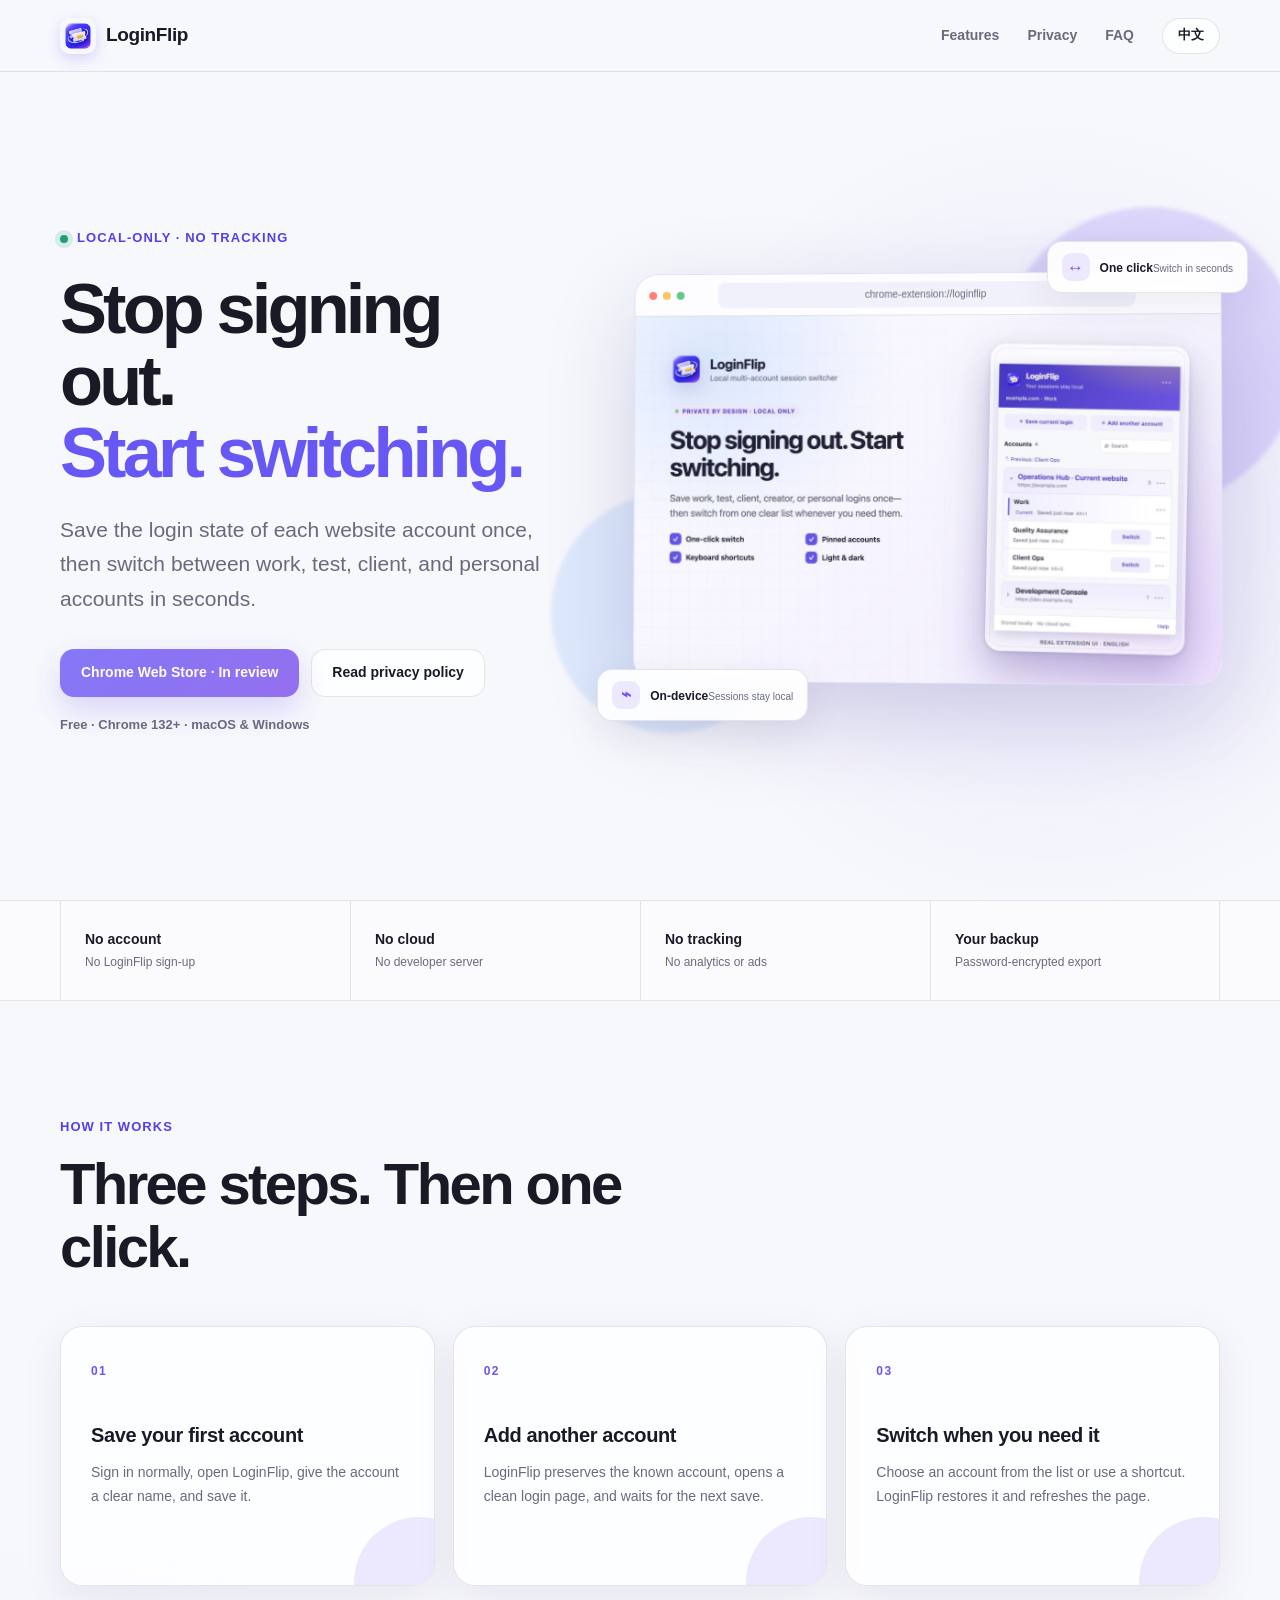
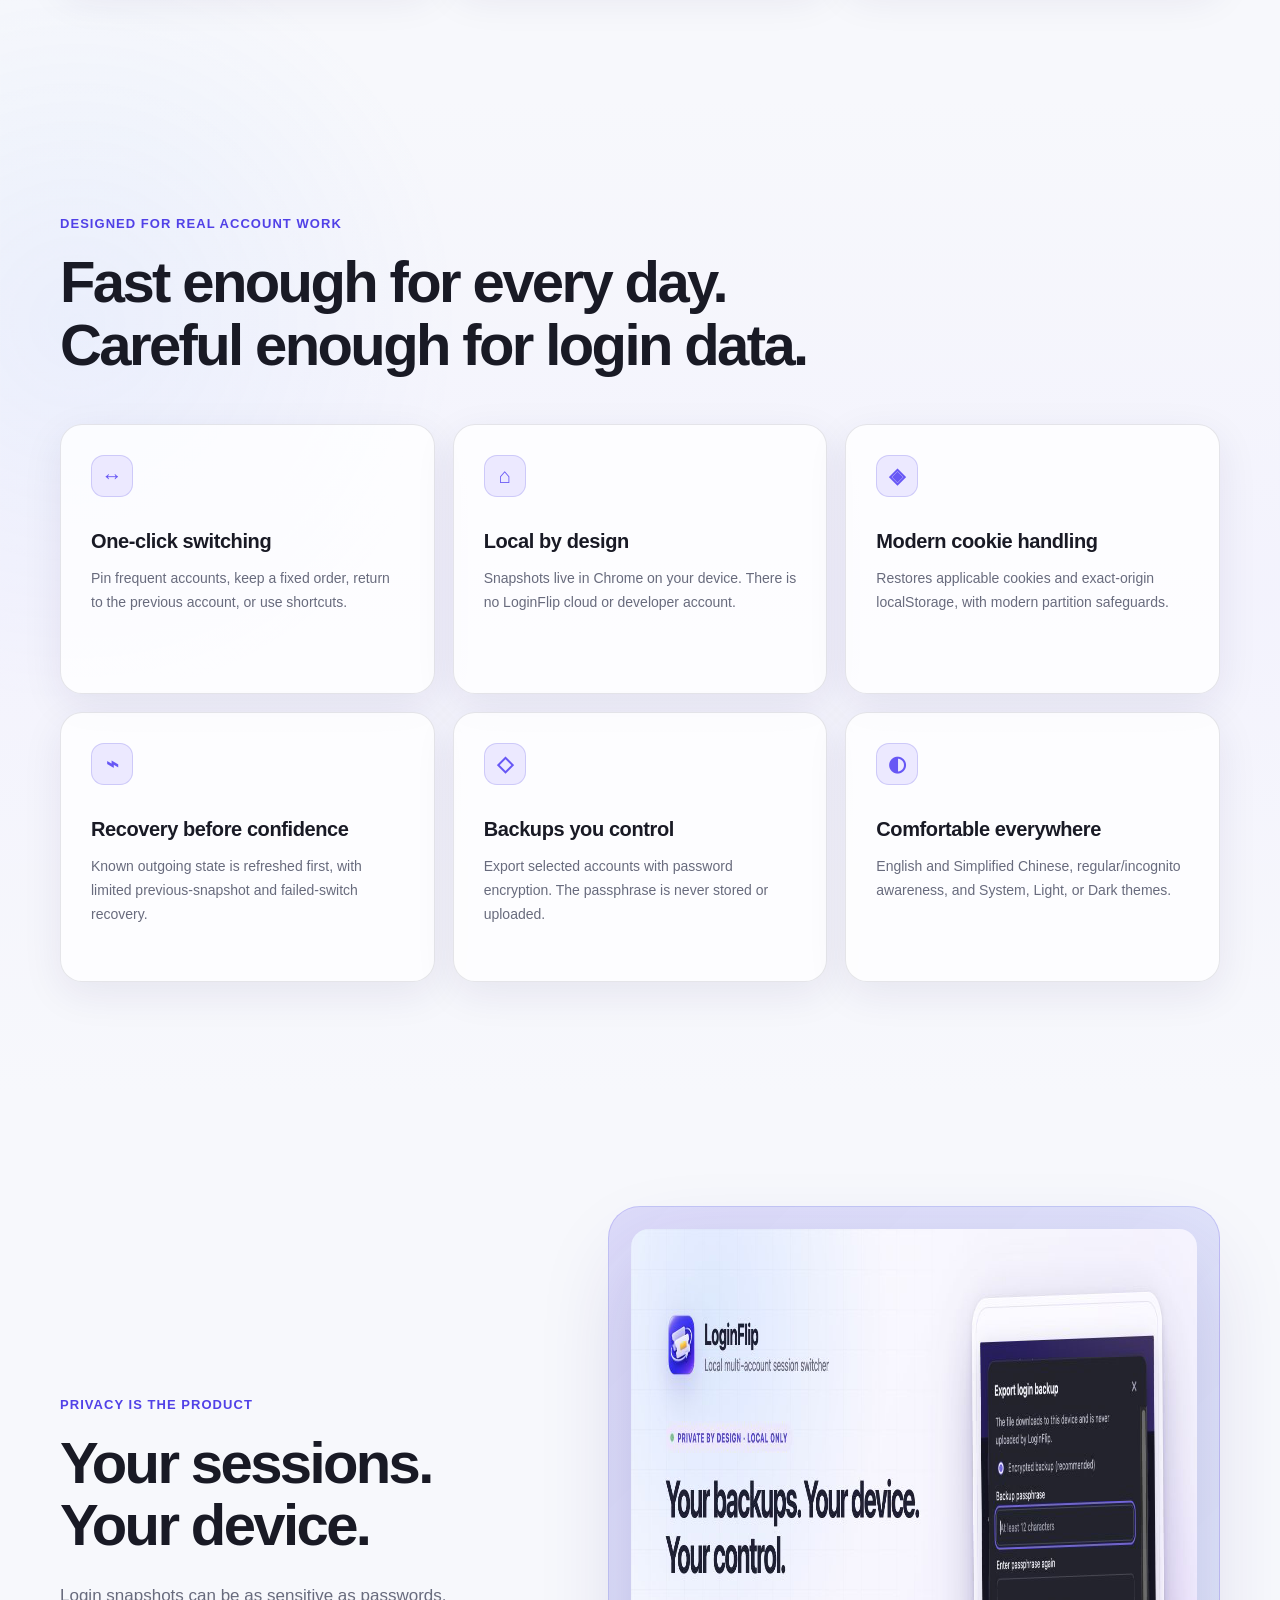
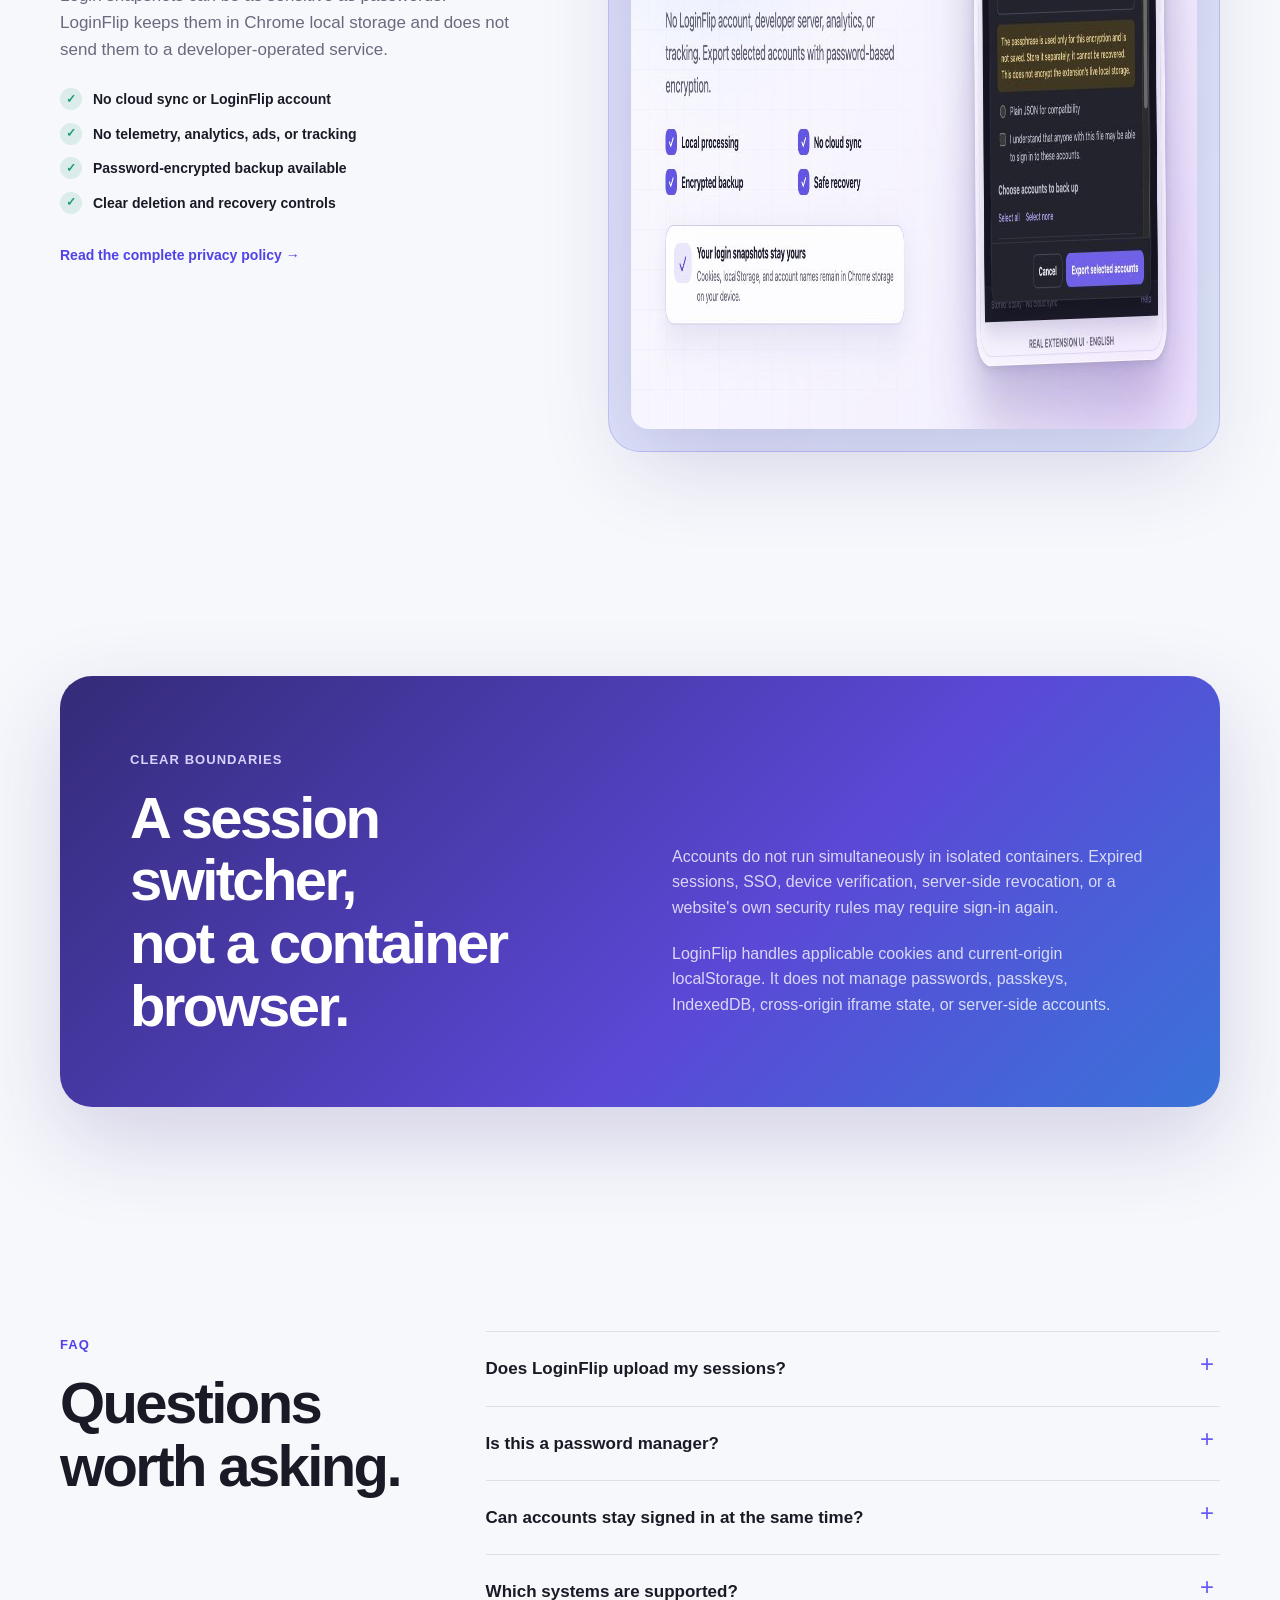
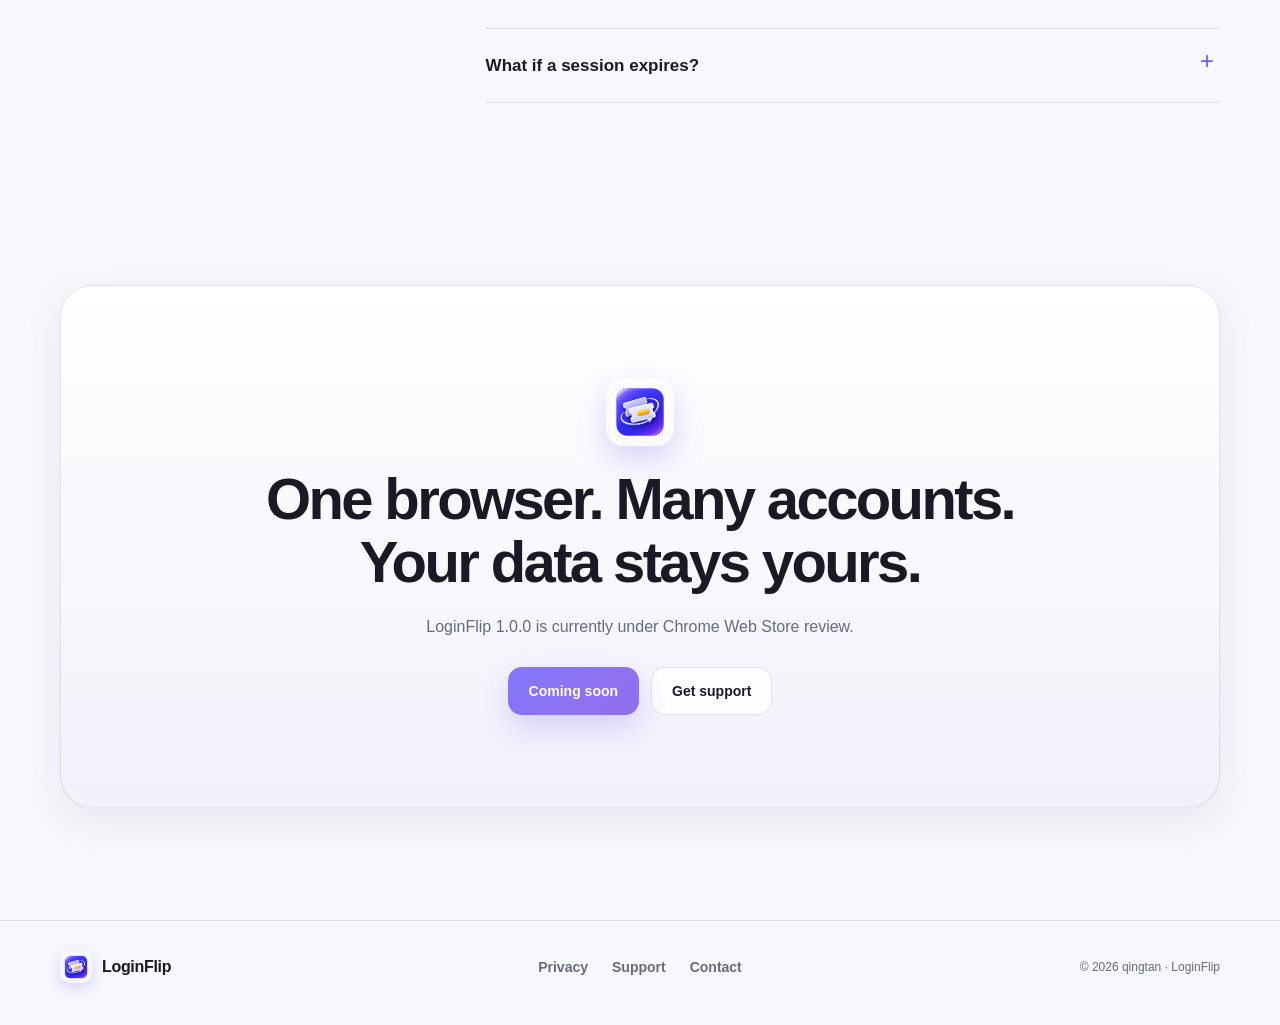
==== index.html @ 7c453ee9 "feat: launch LoginFlip public product website" ====
<!doctype html>
<html lang="en" data-lang="en">
<head>
  <meta charset="utf-8">
  <meta name="viewport" content="width=device-width, initial-scale=1">
  <meta name="color-scheme" content="light dark">
  <meta name="theme-color" content="#6757f5">
  <meta name="description" content="Switch website accounts in seconds. LoginFlip keeps session snapshots on your device, with encrypted backups and no tracking.">
  <meta property="og:type" content="website">
  <meta property="og:site_name" content="LoginFlip">
  <meta property="og:title" content="LoginFlip — Local Multi-Account Session Switcher">
  <meta property="og:description" content="One browser. Many accounts. Session snapshots stay on your device.">
  <meta property="og:url" content="https://qingtan-labs.github.io/loginflip/">
  <meta property="og:image" content="https://qingtan-labs.github.io/loginflip/assets/promo-en.png">
  <meta name="twitter:card" content="summary_large_image">
  <link rel="canonical" href="https://qingtan-labs.github.io/loginflip/">
  <link rel="icon" href="assets/icon-128.png" type="image/png">
  <link rel="manifest" href="site.webmanifest">
  <link rel="stylesheet" href="assets/site.css">
  <title>LoginFlip — Local Multi-Account Session Switcher</title>
</head>
<body data-page="home">
  <a class="skip-link" href="#main">
    <span data-lang-copy="en">Skip to content</span>
    <span data-lang-copy="zh">跳到主要内容</span>
  </a>

  <header class="site-header">
    <div class="container nav-shell">
      <a class="brand" href="./" aria-label="LoginFlip home">
        <img src="assets/icon-128.png" alt="" width="36" height="36">
        <span>LoginFlip</span>
      </a>
      <nav class="nav-links" aria-label="Primary navigation">
        <a href="#features">
          <span data-lang-copy="en">Features</span><span data-lang-copy="zh">功能</span>
        </a>
        <a href="#privacy">
          <span data-lang-copy="en">Privacy</span><span data-lang-copy="zh">隐私</span>
        </a>
        <a href="#faq">FAQ</a>
      </nav>
      <button class="language-switch" type="button" data-language-toggle aria-label="切换为简体中文">中文</button>
    </div>
  </header>

  <main id="main">
    <section class="hero section">
      <div class="container hero-grid">
        <div class="hero-copy">
          <div class="eyebrow">
            <span class="status-dot" aria-hidden="true"></span>
            <span data-lang-copy="en">Local-only · No tracking</span>
            <span data-lang-copy="zh">仅保存在本机 · 不跟踪</span>
          </div>
          <h1>
            <span data-lang-copy="en">Stop signing out.<br><em>Start switching.</em></span>
            <span data-lang-copy="zh">告别反复退出，<br><em>让换账号只需一次点击。</em></span>
          </h1>
          <p class="hero-lede">
            <span data-lang-copy="en">Save the login state of each website account once, then switch between work, test, client, and personal accounts in seconds.</span>
            <span data-lang-copy="zh">保存每个网站账号的登录状态，在工作号、测试号、客户账号和个人账号之间快速切换。</span>
          </p>
          <div class="hero-actions">
            <span class="button primary disabled" aria-disabled="true">
              <span data-lang-copy="en">Chrome Web Store · In review</span>
              <span data-lang-copy="zh">Chrome 应用商店 · 审核中</span>
            </span>
            <a class="button secondary" href="privacy/">
              <span data-lang-copy="en">Read privacy policy</span>
              <span data-lang-copy="zh">查看隐私政策</span>
            </a>
          </div>
          <p class="compatibility">
            <span data-lang-copy="en">Free · Chrome 132+ · macOS &amp; Windows</span>
            <span data-lang-copy="zh">免费 · Chrome 132+ · 支持 macOS 与 Windows</span>
          </p>
        </div>

        <div class="hero-visual" aria-label="LoginFlip product preview">
          <div class="ambient ambient-one"></div>
          <div class="ambient ambient-two"></div>
          <div class="browser-card">
            <div class="browser-bar" aria-hidden="true">
              <div class="traffic-lights"><span></span><span></span><span></span></div>
              <div class="address-pill">chrome-extension://loginflip</div>
            </div>
            <img class="product-shot" src="assets/overview-en.png"
              data-en-src="assets/overview-en.png" data-zh-src="assets/overview-zh.png"
              data-alt-en="LoginFlip account switcher interface"
              data-alt-zh="LoginFlip 多账号切换器界面"
              alt="LoginFlip account switcher interface" width="1280" height="800">
          </div>
          <div class="floating-note note-local">
            <span class="note-icon" aria-hidden="true">⌁</span>
            <span data-lang-copy="en"><strong>On-device</strong><small>Sessions stay local</small></span>
            <span data-lang-copy="zh"><strong>只在本机</strong><small>登录状态不上传</small></span>
          </div>
          <div class="floating-note note-fast">
            <span class="note-icon" aria-hidden="true">↔</span>
            <span data-lang-copy="en"><strong>One click</strong><small>Switch in seconds</small></span>
            <span data-lang-copy="zh"><strong>一次点击</strong><small>几秒完成切换</small></span>
          </div>
        </div>
      </div>
    </section>

    <section class="trust-strip" aria-label="Product principles">
      <div class="container trust-grid">
        <div><strong data-lang-copy="en">No account</strong><strong data-lang-copy="zh">无需注册</strong><span data-lang-copy="en">No LoginFlip sign-up</span><span data-lang-copy="zh">没有 LoginFlip 账号</span></div>
        <div><strong data-lang-copy="en">No cloud</strong><strong data-lang-copy="zh">没有云端</strong><span data-lang-copy="en">No developer server</span><span data-lang-copy="zh">没有开发者服务器</span></div>
        <div><strong data-lang-copy="en">No tracking</strong><strong data-lang-copy="zh">不做跟踪</strong><span data-lang-copy="en">No analytics or ads</span><span data-lang-copy="zh">没有统计与广告</span></div>
        <div><strong data-lang-copy="en">Your backup</strong><strong data-lang-copy="zh">备份由你掌控</strong><span data-lang-copy="en">Password-encrypted export</span><span data-lang-copy="zh">支持口令加密导出</span></div>
      </div>
    </section>

    <section class="section steps" id="how-it-works">
      <div class="container">
        <div class="section-heading narrow">
          <span class="section-kicker" data-lang-copy="en">How it works</span>
          <span class="section-kicker" data-lang-copy="zh">使用方式</span>
          <h2 data-lang-copy="en">Three steps. Then one click.</h2>
          <h2 data-lang-copy="zh">第一次三步，以后只需一次点击。</h2>
        </div>
        <div class="step-grid">
          <article class="step-card">
            <span class="step-number">01</span>
            <h3 data-lang-copy="en">Save your first account</h3><h3 data-lang-copy="zh">保存第一个账号</h3>
            <p data-lang-copy="en">Sign in normally, open LoginFlip, give the account a clear name, and save it.</p>
            <p data-lang-copy="zh">在网站正常登录，打开 LoginFlip，为当前账号起一个清晰的名字并保存。</p>
          </article>
          <article class="step-card">
            <span class="step-number">02</span>
            <h3 data-lang-copy="en">Add another account</h3><h3 data-lang-copy="zh">添加另一个账号</h3>
            <p data-lang-copy="en">LoginFlip preserves the known account, opens a clean login page, and waits for the next save.</p>
            <p data-lang-copy="zh">LoginFlip 先保存已知账号，再打开干净的登录页面，等待你完成登录并保存。</p>
          </article>
          <article class="step-card">
            <span class="step-number">03</span>
            <h3 data-lang-copy="en">Switch when you need it</h3><h3 data-lang-copy="zh">需要时快速切换</h3>
            <p data-lang-copy="en">Choose an account from the list or use a shortcut. LoginFlip restores it and refreshes the page.</p>
            <p data-lang-copy="zh">从列表选择账号或使用快捷键，LoginFlip 恢复状态并刷新页面。</p>
          </article>
        </div>
      </div>
    </section>

    <section class="section features-section" id="features">
      <div class="container">
        <div class="section-heading">
          <span class="section-kicker" data-lang-copy="en">Designed for real account work</span>
          <span class="section-kicker" data-lang-copy="zh">为真实的多账号工作设计</span>
          <h2 data-lang-copy="en">Fast enough for every day.<br>Careful enough for login data.</h2>
          <h2 data-lang-copy="zh">高频使用足够快，<br>处理登录数据足够谨慎。</h2>
        </div>
        <div class="feature-grid">
          <article class="feature-card"><span class="feature-icon">↔</span><h3 data-lang-copy="en">One-click switching</h3><h3 data-lang-copy="zh">一键切换</h3><p data-lang-copy="en">Pin frequent accounts, keep a fixed order, return to the previous account, or use shortcuts.</p><p data-lang-copy="zh">置顶常用账号、保持固定顺序、返回上一个账号，也可以直接使用快捷键。</p></article>
          <article class="feature-card"><span class="feature-icon">⌂</span><h3 data-lang-copy="en">Local by design</h3><h3 data-lang-copy="zh">从设计上坚持本地</h3><p data-lang-copy="en">Snapshots live in Chrome on your device. There is no LoginFlip cloud or developer account.</p><p data-lang-copy="zh">快照保存在本机 Chrome 中，没有 LoginFlip 云端，也不需要开发者账号。</p></article>
          <article class="feature-card"><span class="feature-icon">◈</span><h3 data-lang-copy="en">Modern cookie handling</h3><h3 data-lang-copy="zh">适配现代 Cookie</h3><p data-lang-copy="en">Restores applicable cookies and exact-origin localStorage, with modern partition safeguards.</p><p data-lang-copy="zh">恢复适用 Cookie 与完整 origin 的 localStorage，并针对现代分区 Cookie 做边界校验。</p></article>
          <article class="feature-card"><span class="feature-icon">⌁</span><h3 data-lang-copy="en">Recovery before confidence</h3><h3 data-lang-copy="zh">失败时保留恢复入口</h3><p data-lang-copy="en">Known outgoing state is refreshed first, with limited previous-snapshot and failed-switch recovery.</p><p data-lang-copy="zh">替换已知账号前先刷新原快照，并保留有限的上一快照和失败切换恢复。</p></article>
          <article class="feature-card"><span class="feature-icon">◇</span><h3 data-lang-copy="en">Backups you control</h3><h3 data-lang-copy="zh">备份由你掌控</h3><p data-lang-copy="en">Export selected accounts with password encryption. The passphrase is never stored or uploaded.</p><p data-lang-copy="zh">选择需要的账号进行口令加密导出，口令不会保存，也不会上传。</p></article>
          <article class="feature-card"><span class="feature-icon">◐</span><h3 data-lang-copy="en">Comfortable everywhere</h3><h3 data-lang-copy="zh">中英文都顺手</h3><p data-lang-copy="en">English and Simplified Chinese, regular/incognito awareness, and System, Light, or Dark themes.</p><p data-lang-copy="zh">支持英文与简体中文、普通与无痕窗口，以及跟随系统、浅色和深色主题。</p></article>
        </div>
      </div>
    </section>

    <section class="section privacy-section" id="privacy">
      <div class="container privacy-grid">
        <div class="privacy-copy">
          <span class="section-kicker" data-lang-copy="en">Privacy is the product</span>
          <span class="section-kicker" data-lang-copy="zh">隐私不是口号，而是产品边界</span>
          <h2 data-lang-copy="en">Your sessions.<br>Your device.</h2>
          <h2 data-lang-copy="zh">你的登录状态，<br>只留在你的设备。</h2>
          <p data-lang-copy="en">Login snapshots can be as sensitive as passwords. LoginFlip keeps them in Chrome local storage and does not send them to a developer-operated service.</p>
          <p data-lang-copy="zh">登录快照可能和密码一样敏感。LoginFlip 将它们保存在 Chrome 本地存储中，不发送到开发者运营的服务。</p>
          <ul class="check-list">
            <li><span>✓</span><span data-lang-copy="en">No cloud sync or LoginFlip account</span><span data-lang-copy="zh">没有云同步，也不需要 LoginFlip 账号</span></li>
            <li><span>✓</span><span data-lang-copy="en">No telemetry, analytics, ads, or tracking</span><span data-lang-copy="zh">没有遥测、统计、广告或跟踪</span></li>
            <li><span>✓</span><span data-lang-copy="en">Password-encrypted backup available</span><span data-lang-copy="zh">支持口令加密备份</span></li>
            <li><span>✓</span><span data-lang-copy="en">Clear deletion and recovery controls</span><span data-lang-copy="zh">提供清晰的删除和恢复控制</span></li>
          </ul>
          <a class="text-link" href="privacy/"><span data-lang-copy="en">Read the complete privacy policy →</span><span data-lang-copy="zh">阅读完整隐私政策 →</span></a>
        </div>
        <div class="privacy-visual">
          <img src="assets/privacy-en.png"
            data-en-src="assets/privacy-en.png" data-zh-src="assets/privacy-zh.png"
            data-alt-en="LoginFlip encrypted local backup interface"
            data-alt-zh="LoginFlip 本地加密备份界面"
            alt="LoginFlip encrypted local backup interface" width="1280" height="800" loading="lazy">
        </div>
      </div>
    </section>

    <section class="section boundaries-section">
      <div class="container boundary-card">
        <div>
          <span class="section-kicker" data-lang-copy="en">Clear boundaries</span>
          <span class="section-kicker" data-lang-copy="zh">把边界说清楚</span>
          <h2 data-lang-copy="en">A session switcher,<br>not a container browser.</h2>
          <h2 data-lang-copy="zh">这是登录快照切换器，<br>不是多容器浏览器。</h2>
        </div>
        <div class="boundary-copy">
          <p data-lang-copy="en">Accounts do not run simultaneously in isolated containers. Expired sessions, SSO, device verification, server-side revocation, or a website's own security rules may require sign-in again.</p>
          <p data-lang-copy="zh">多个账号不会在隔离容器中同时运行。登录过期、SSO、设备验证、服务端撤销或网站自身安全规则，仍可能要求重新登录。</p>
          <p data-lang-copy="en">LoginFlip handles applicable cookies and current-origin localStorage. It does not manage passwords, passkeys, IndexedDB, cross-origin iframe state, or server-side accounts.</p>
          <p data-lang-copy="zh">LoginFlip 处理适用 Cookie 与当前 origin 的 localStorage，不管理密码、Passkey、IndexedDB、跨域 iframe 状态或网站服务端账号。</p>
        </div>
      </div>
    </section>

    <section class="section faq-section" id="faq">
      <div class="container faq-grid">
        <div class="section-heading compact">
          <span class="section-kicker">FAQ</span>
          <h2 data-lang-copy="en">Questions worth asking.</h2><h2 data-lang-copy="zh">你可能关心的问题。</h2>
        </div>
        <div class="faq-list">
          <details><summary><span data-lang-copy="en">Does LoginFlip upload my sessions?</span><span data-lang-copy="zh">LoginFlip 会上传登录状态吗？</span></summary><p data-lang-copy="en">No. LoginFlip has no developer server, cloud sync, telemetry, advertising, or third-party analytics SDK. Website requests still follow the website's own rules.</p><p data-lang-copy="zh">不会。LoginFlip 没有开发者服务器、云同步、遥测、广告或第三方分析 SDK；网站请求仍按照网站自身规则联网。</p></details>
          <details><summary><span data-lang-copy="en">Is this a password manager?</span><span data-lang-copy="zh">它是密码管理器吗？</span></summary><p data-lang-copy="en">No. LoginFlip does not store or autofill passwords. It switches website login-state snapshots after you sign in normally.</p><p data-lang-copy="zh">不是。LoginFlip 不保存或自动填写密码，而是在你正常登录后保存并切换网站登录状态快照。</p></details>
          <details><summary><span data-lang-copy="en">Can accounts stay signed in at the same time?</span><span data-lang-copy="zh">多个账号可以同时在线吗？</span></summary><p data-lang-copy="en">Not as isolated containers in the same cookie store. LoginFlip replaces the active snapshot when you switch.</p><p data-lang-copy="zh">不能像隔离容器那样在同一 Cookie Store 中同时运行。切换时，LoginFlip 会替换当前活动快照。</p></details>
          <details><summary><span data-lang-copy="en">Which systems are supported?</span><span data-lang-copy="zh">支持哪些系统？</span></summary><p data-lang-copy="en">The same extension package supports current Chrome on macOS and Windows. Chrome 132 or later is required.</p><p data-lang-copy="zh">同一个扩展包支持 macOS 与 Windows 上的新版 Chrome，最低要求 Chrome 132。</p></details>
          <details><summary><span data-lang-copy="en">What if a session expires?</span><span data-lang-copy="zh">登录状态失效怎么办？</span></summary><p data-lang-copy="en">Use “Relogin and update” for that saved account. Website-side revocation or security checks cannot be bypassed.</p><p data-lang-copy="zh">可使用该账号的“重新登录并更新”。网站服务端撤销或安全验证无法被绕过。</p></details>
        </div>
      </div>
    </section>

    <section class="section final-cta">
      <div class="container cta-card">
        <img src="assets/icon-128.png" alt="" width="68" height="68">
        <h2 data-lang-copy="en">One browser. Many accounts.<br>Your data stays yours.</h2>
        <h2 data-lang-copy="zh">一个浏览器，多个账号。<br>数据仍然属于你。</h2>
        <p data-lang-copy="en">LoginFlip 1.0.0 is currently under Chrome Web Store review.</p>
        <p data-lang-copy="zh">LoginFlip 1.0.0 当前正在 Chrome 应用商店审核中。</p>
        <div class="hero-actions centered">
          <span class="button primary disabled" aria-disabled="true"><span data-lang-copy="en">Coming soon</span><span data-lang-copy="zh">即将上线</span></span>
          <a class="button secondary" href="support/"><span data-lang-copy="en">Get support</span><span data-lang-copy="zh">获取支持</span></a>
        </div>
      </div>
    </section>
  </main>

  <footer class="site-footer">
    <div class="container footer-grid">
      <div class="brand footer-brand"><img src="assets/icon-128.png" alt="" width="32" height="32"><span>LoginFlip</span></div>
      <div class="footer-links">
        <a href="privacy/"><span data-lang-copy="en">Privacy</span><span data-lang-copy="zh">隐私政策</span></a>
        <a href="support/"><span data-lang-copy="en">Support</span><span data-lang-copy="zh">支持</span></a>
        <a href="mailto:xinning000@gmail.com"><span data-lang-copy="en">Contact</span><span data-lang-copy="zh">联系开发者</span></a>
      </div>
      <p>© <span data-current-year>2026</span> qingtan · LoginFlip</p>
    </div>
  </footer>

  <script src="assets/site.js" defer></script>
</body>
</html>
---- assets/site.css ----
:root {
  color-scheme: light dark;
  --bg: #f7f8fc;
  --bg-strong: #eef0f8;
  --surface: rgba(255, 255, 255, .78);
  --surface-solid: #ffffff;
  --surface-soft: #f1f1fb;
  --text: #191a25;
  --muted: #686b7d;
  --line: rgba(50, 52, 77, .12);
  --line-strong: rgba(83, 70, 224, .2);
  --primary: #6757f5;
  --primary-strong: #5141e7;
  --primary-soft: #ece9ff;
  --blue: #4d8df7;
  --green: #1c9d72;
  --shadow-sm: 0 12px 40px rgba(35, 28, 87, .08);
  --shadow-lg: 0 32px 90px rgba(44, 31, 126, .18);
  --radius-sm: 14px;
  --radius-md: 22px;
  --radius-lg: 32px;
  --container: 1160px;
  --header-height: 72px;
  font-family: Inter, ui-sans-serif, -apple-system, BlinkMacSystemFont, "Segoe UI", "PingFang SC", "Microsoft YaHei", sans-serif;
}

@media (prefers-color-scheme: dark) {
  :root {
    --bg: #11121a;
    --bg-strong: #171824;
    --surface: rgba(29, 30, 43, .82);
    --surface-solid: #1d1e2b;
    --surface-soft: #232435;
    --text: #f4f3fb;
    --muted: #a7a9bb;
    --line: rgba(220, 219, 245, .12);
    --line-strong: rgba(154, 140, 255, .28);
    --primary: #9789ff;
    --primary-strong: #b1a7ff;
    --primary-soft: #2f2a59;
    --blue: #74a6ff;
    --green: #64d2a9;
    --shadow-sm: 0 14px 44px rgba(0, 0, 0, .22);
    --shadow-lg: 0 34px 100px rgba(0, 0, 0, .4);
  }
}

* { box-sizing: border-box; }

html { scroll-behavior: smooth; scroll-padding-top: calc(var(--header-height) + 24px); }

body {
  margin: 0;
  min-width: 320px;
  overflow-x: hidden;
  color: var(--text);
  background:
    radial-gradient(circle at 82% 9%, rgba(108, 85, 247, .11), transparent 25rem),
    radial-gradient(circle at 6% 33%, rgba(77, 141, 247, .08), transparent 24rem),
    var(--bg);
  font-size: 16px;
  line-height: 1.6;
  -webkit-font-smoothing: antialiased;
}

img { display: block; max-width: 100%; }
a { color: inherit; }
button, input, textarea, select { font: inherit; }

html[data-lang="en"] [data-lang-copy="zh"],
html[data-lang="zh"] [data-lang-copy="en"] { display: none !important; }

.skip-link {
  position: fixed;
  z-index: 1000;
  left: 16px;
  top: -100px;
  padding: 10px 16px;
  color: #fff;
  background: var(--primary-strong);
  border-radius: 10px;
  transition: top .2s ease;
}
.skip-link:focus { top: 16px; }

.container { width: min(var(--container), calc(100% - 48px)); margin-inline: auto; }
.section { padding: 112px 0; }

.site-header {
  position: sticky;
  z-index: 50;
  top: 0;
  height: var(--header-height);
  border-bottom: 1px solid var(--line);
  background: color-mix(in srgb, var(--bg) 82%, transparent);
  backdrop-filter: blur(18px) saturate(150%);
}
.nav-shell { height: 100%; display: flex; align-items: center; gap: 28px; }
.brand { display: inline-flex; align-items: center; gap: 10px; color: var(--text); font-size: 19px; font-weight: 780; letter-spacing: -.02em; text-decoration: none; }
.brand img { border-radius: 10px; box-shadow: 0 5px 14px rgba(87, 64, 238, .2); }
.nav-links { display: flex; align-items: center; gap: 28px; margin-left: auto; }
.nav-links a, .footer-links a { color: var(--muted); font-size: 14px; font-weight: 650; text-decoration: none; transition: color .2s ease; }
.nav-links a:hover, .footer-links a:hover { color: var(--text); }
.language-switch {
  min-width: 58px;
  height: 36px;
  padding: 0 13px;
  color: var(--text);
  background: var(--surface);
  border: 1px solid var(--line);
  border-radius: 999px;
  cursor: pointer;
  font-size: 13px;
  font-weight: 750;
  transition: border-color .2s ease, transform .2s ease, background .2s ease;
}
.language-switch:hover { border-color: var(--line-strong); background: var(--surface-solid); transform: translateY(-1px); }

.hero { min-height: calc(100vh - var(--header-height)); display: grid; align-items: center; padding: 80px 0 92px; }
.hero-grid { display: grid; grid-template-columns: minmax(0, .9fr) minmax(500px, 1.1fr); gap: clamp(48px, 7vw, 92px); align-items: center; }
.eyebrow, .section-kicker {
  display: inline-flex;
  align-items: center;
  gap: 9px;
  color: var(--primary-strong);
  font-size: 13px;
  font-weight: 800;
  letter-spacing: .08em;
  text-transform: uppercase;
}
.status-dot { width: 8px; height: 8px; border-radius: 50%; background: var(--green); box-shadow: 0 0 0 5px color-mix(in srgb, var(--green) 15%, transparent); }
h1, h2, h3, p { margin-top: 0; }
h1 { margin: 23px 0 24px; font-size: clamp(48px, 5.5vw, 76px); line-height: 1.02; letter-spacing: -.055em; font-weight: 820; }
h1 em { color: var(--primary); font-style: normal; }
.hero-lede { max-width: 610px; margin-bottom: 32px; color: var(--muted); font-size: clamp(18px, 2vw, 21px); line-height: 1.65; }
.hero-actions { display: flex; align-items: center; gap: 12px; flex-wrap: wrap; }
.button {
  min-height: 48px;
  display: inline-flex;
  align-items: center;
  justify-content: center;
  padding: 0 20px;
  border: 1px solid transparent;
  border-radius: 14px;
  font-size: 14px;
  font-weight: 760;
  text-decoration: none;
  transition: transform .2s ease, box-shadow .2s ease, border-color .2s ease;
}
.button.primary { color: #fff; background: linear-gradient(135deg, #6c5cf7, #7e52ec); box-shadow: 0 13px 30px rgba(94, 70, 235, .25); }
.button.secondary { color: var(--text); background: var(--surface); border-color: var(--line); }
.button:not(.disabled):hover { transform: translateY(-2px); box-shadow: var(--shadow-sm); }
.button.disabled { cursor: default; opacity: .82; }
.compatibility { margin: 18px 0 0; color: var(--muted); font-size: 13px; font-weight: 600; }

.hero-visual { position: relative; min-width: 0; padding: 35px 0 40px; }
.browser-card { position: relative; z-index: 3; overflow: hidden; background: var(--surface-solid); border: 1px solid rgba(118, 103, 226, .2); border-radius: 24px; box-shadow: var(--shadow-lg); transform: perspective(1200px) rotateY(-2deg) rotateX(1deg); }
.browser-bar { height: 42px; display: grid; grid-template-columns: 70px 1fr 70px; align-items: center; padding: 0 14px; border-bottom: 1px solid var(--line); background: color-mix(in srgb, var(--surface-solid) 92%, var(--primary-soft)); }
.traffic-lights { display: flex; gap: 6px; }
.traffic-lights span { width: 8px; height: 8px; border-radius: 50%; background: #d4d5de; }
.traffic-lights span:nth-child(1) { background: #ff7f73; }
.traffic-lights span:nth-child(2) { background: #f6c85f; }
.traffic-lights span:nth-child(3) { background: #60c88a; }
.address-pill { min-width: 0; overflow: hidden; padding: 5px 12px; color: var(--muted); background: var(--surface-soft); border-radius: 8px; font-size: 10px; text-overflow: ellipsis; white-space: nowrap; text-align: center; }
.product-shot { width: 100%; height: auto; }
.ambient { position: absolute; border-radius: 50%; filter: blur(2px); pointer-events: none; }
.ambient-one { width: 300px; height: 300px; right: -80px; top: -30px; background: rgba(112, 79, 245, .18); }
.ambient-two { width: 240px; height: 240px; left: -80px; bottom: -10px; background: rgba(76, 146, 246, .15); }
.floating-note { position: absolute; z-index: 5; display: flex; align-items: center; gap: 10px; min-width: 158px; padding: 11px 14px; color: var(--text); background: color-mix(in srgb, var(--surface-solid) 92%, transparent); border: 1px solid var(--line); border-radius: 15px; box-shadow: var(--shadow-sm); backdrop-filter: blur(16px); }
.floating-note > span:last-child { display: grid; }
.floating-note strong { font-size: 12px; line-height: 1.3; }
.floating-note small { color: var(--muted); font-size: 10px; }
.note-icon { width: 28px; height: 28px; display: grid; place-items: center; color: var(--primary); background: var(--primary-soft); border-radius: 9px; font-size: 17px; font-weight: 800; }
.note-local { left: -34px; bottom: 2px; }
.note-fast { right: -28px; top: 4px; }

.trust-strip { border-block: 1px solid var(--line); background: color-mix(in srgb, var(--surface-solid) 55%, transparent); }
.trust-grid { display: grid; grid-template-columns: repeat(4, 1fr); }
.trust-grid > div { min-width: 0; padding: 27px 24px; border-left: 1px solid var(--line); }
.trust-grid > div:last-child { border-right: 1px solid var(--line); }
.trust-grid strong, .trust-grid span { display: block; }
.trust-grid strong { margin-bottom: 3px; font-size: 14px; }
.trust-grid span { color: var(--muted); font-size: 12px; }

.section-heading { max-width: 760px; margin-bottom: 48px; }
.section-heading.narrow { max-width: 670px; }
.section-heading.compact { max-width: 400px; margin-bottom: 0; }
.section-heading h2, .privacy-copy h2, .boundary-card h2, .cta-card h2 { margin: 15px 0 0; font-size: clamp(36px, 4.8vw, 58px); line-height: 1.08; letter-spacing: -.045em; }
.step-grid { display: grid; grid-template-columns: repeat(3, 1fr); gap: 18px; }
.step-card, .feature-card { position: relative; overflow: hidden; background: var(--surface); border: 1px solid var(--line); border-radius: var(--radius-md); box-shadow: var(--shadow-sm); }
.step-card { min-height: 260px; padding: 30px; }
.step-card::after { content: ""; position: absolute; width: 130px; height: 130px; right: -50px; bottom: -62px; background: var(--primary-soft); border-radius: 50%; }
.step-number { color: var(--primary); font-size: 12px; font-weight: 850; letter-spacing: .12em; }
.step-card h3, .feature-card h3 { margin: 36px 0 10px; font-size: 20px; letter-spacing: -.02em; }
.step-card p, .feature-card p { margin-bottom: 0; color: var(--muted); font-size: 14px; line-height: 1.7; }

.features-section { background: linear-gradient(180deg, transparent, color-mix(in srgb, var(--primary-soft) 36%, transparent), transparent); }
.feature-grid { display: grid; grid-template-columns: repeat(3, 1fr); gap: 18px; }
.feature-card { min-height: 270px; padding: 30px; transition: transform .22s ease, border-color .22s ease; }
.feature-card:hover { transform: translateY(-4px); border-color: var(--line-strong); }
.feature-card h3 { margin-top: 28px; }
.feature-icon { width: 42px; height: 42px; display: grid; place-items: center; color: var(--primary); background: var(--primary-soft); border: 1px solid var(--line-strong); border-radius: 13px; font-size: 21px; font-weight: 800; }

.privacy-grid { display: grid; grid-template-columns: .85fr 1.15fr; gap: clamp(52px, 8vw, 96px); align-items: center; }
.privacy-copy > p { margin: 25px 0; color: var(--muted); font-size: 17px; }
.check-list { display: grid; gap: 12px; margin: 0 0 28px; padding: 0; list-style: none; }
.check-list li { display: flex; align-items: flex-start; gap: 11px; font-size: 14px; font-weight: 630; }
.check-list li > span:first-child { width: 22px; height: 22px; flex: 0 0 auto; display: grid; place-items: center; color: var(--green); background: color-mix(in srgb, var(--green) 13%, transparent); border-radius: 50%; font-size: 12px; }
.text-link { color: var(--primary-strong); font-size: 14px; font-weight: 800; text-decoration: none; }
.privacy-visual { position: relative; padding: 22px; background: linear-gradient(135deg, rgba(100, 84, 245, .17), rgba(77, 141, 247, .12)); border: 1px solid var(--line-strong); border-radius: var(--radius-lg); }
.privacy-visual img { width: 100%; border-radius: 18px; box-shadow: var(--shadow-lg); }

.boundary-card { display: grid; grid-template-columns: 1fr 1fr; gap: 64px; padding: clamp(34px, 6vw, 70px); color: #fff; background: linear-gradient(135deg, #342b78, #5b48d6 60%, #3a73d9); border-radius: var(--radius-lg); box-shadow: var(--shadow-lg); }
.boundary-card .section-kicker { color: #d8d2ff; }
.boundary-card h2 { margin-bottom: 0; }
.boundary-copy { align-self: end; }
.boundary-copy p { margin: 0 0 20px; color: rgba(255, 255, 255, .78); }
.boundary-copy p:last-child { margin-bottom: 0; }

.faq-grid { display: grid; grid-template-columns: .65fr 1.35fr; gap: 72px; align-items: start; }
.faq-list { border-top: 1px solid var(--line); }
.faq-list details { border-bottom: 1px solid var(--line); }
.faq-list summary { position: relative; padding: 23px 46px 23px 0; cursor: pointer; list-style: none; font-size: 17px; font-weight: 720; }
.faq-list summary::-webkit-details-marker { display: none; }
.faq-list summary::after { content: "+"; position: absolute; right: 6px; top: 20px; color: var(--primary); font-size: 24px; font-weight: 400; line-height: 1; transition: transform .2s ease; }
.faq-list details[open] summary::after { transform: rotate(45deg); }
.faq-list details p { max-width: 760px; margin: -6px 0 24px; padding-right: 46px; color: var(--muted); }

.final-cta { padding-top: 70px; }
.cta-card { padding: clamp(50px, 8vw, 92px) 28px; text-align: center; background: linear-gradient(180deg, var(--surface-solid), var(--surface-soft)); border: 1px solid var(--line); border-radius: var(--radius-lg); box-shadow: var(--shadow-sm); }
.cta-card > img { margin: 0 auto 22px; border-radius: 17px; box-shadow: 0 13px 30px rgba(94, 70, 235, .22); }
.cta-card h2 { margin-top: 0; }
.cta-card > p { margin: 20px auto 28px; color: var(--muted); }
.hero-actions.centered { justify-content: center; }

.site-footer { padding: 30px 0 42px; border-top: 1px solid var(--line); }
.footer-grid { display: grid; grid-template-columns: 1fr auto 1fr; gap: 24px; align-items: center; }
.footer-brand { font-size: 16px; }
.footer-links { display: flex; align-items: center; gap: 24px; }
.footer-grid > p { margin: 0; color: var(--muted); font-size: 12px; text-align: right; }

.legal-hero { padding: 72px 0 38px; }
.legal-hero h1 { margin-bottom: 14px; font-size: clamp(42px, 6vw, 68px); }
.legal-hero p { max-width: 720px; color: var(--muted); font-size: 17px; }
.legal-layout { display: grid; grid-template-columns: 220px minmax(0, 760px); gap: 64px; align-items: start; padding-bottom: 112px; }
.legal-nav { position: sticky; top: calc(var(--header-height) + 30px); display: grid; gap: 7px; }
.legal-nav a { padding: 8px 12px; color: var(--muted); border-radius: 10px; font-size: 13px; font-weight: 680; text-decoration: none; }
.legal-nav a:hover { color: var(--text); background: var(--surface-soft); }
.legal-article { padding: clamp(28px, 5vw, 48px); background: var(--surface); border: 1px solid var(--line); border-radius: var(--radius-md); box-shadow: var(--shadow-sm); }
.legal-article h2 { margin: 2.2em 0 .65em; font-size: 25px; letter-spacing: -.025em; }
.legal-article h2:first-child { margin-top: 0; }
.legal-article h3 { margin: 1.8em 0 .55em; font-size: 18px; }
.legal-article p, .legal-article li { color: var(--muted); }
.legal-article li + li { margin-top: 7px; }
.legal-article code { padding: 2px 6px; color: var(--text); background: var(--surface-soft); border: 1px solid var(--line); border-radius: 6px; font-size: .88em; }
.legal-meta { display: flex; gap: 8px; flex-wrap: wrap; margin-top: 20px; }
.legal-badge { display: inline-flex; padding: 5px 10px; color: var(--primary-strong); background: var(--primary-soft); border-radius: 999px; font-size: 12px; font-weight: 760; }
.support-grid { display: grid; grid-template-columns: repeat(3, 1fr); gap: 18px; margin-bottom: 54px; }
.support-card { padding: 28px; background: var(--surface); border: 1px solid var(--line); border-radius: var(--radius-md); }
.support-card h2 { margin: 0 0 8px; font-size: 19px; }
.support-card p { margin-bottom: 18px; color: var(--muted); font-size: 14px; }
.support-card a { color: var(--primary-strong); font-size: 14px; font-weight: 760; text-decoration: none; }

:focus-visible { outline: 3px solid color-mix(in srgb, var(--primary) 42%, transparent); outline-offset: 3px; }

@media (max-width: 980px) {
  .hero { min-height: auto; }
  .hero-grid, .privacy-grid { grid-template-columns: 1fr; }
  .hero-grid { gap: 48px; }
  .hero-copy { max-width: 780px; }
  .hero-visual { max-width: 780px; margin-inline: auto; }
  .trust-grid { grid-template-columns: repeat(2, 1fr); }
  .trust-grid > div:nth-child(2) { border-right: 1px solid var(--line); }
  .trust-grid > div:nth-child(n+3) { border-top: 1px solid var(--line); }
  .feature-grid { grid-template-columns: repeat(2, 1fr); }
  .faq-grid { grid-template-columns: 1fr; gap: 38px; }
  .section-heading.compact { max-width: 680px; }
  .legal-layout { grid-template-columns: 1fr; gap: 24px; }
  .legal-nav { position: static; display: flex; flex-wrap: wrap; }
}

@media (max-width: 720px) {
  :root { --header-height: 64px; }
  .container { width: min(100% - 30px, var(--container)); }
  .section { padding: 80px 0; }
  .nav-shell { gap: 14px; }
  .nav-links { display: none; }
  .language-switch { margin-left: auto; }
  .hero { padding: 60px 0 74px; }
  .hero-grid { grid-template-columns: minmax(0, 1fr); }
  h1 { font-size: clamp(43px, 13vw, 60px); }
  .hero-lede { font-size: 17px; }
  .hero-actions { align-items: stretch; flex-direction: column; }
  .button { width: 100%; }
  .hero-visual { width: 100%; padding: 22px 0 52px; }
  .browser-card { border-radius: 18px; transform: none; }
  .browser-bar { height: 34px; grid-template-columns: 56px 1fr 56px; }
  .note-fast { display: none; }
  .note-local { left: 15px; bottom: 0; }
  .trust-grid { grid-template-columns: 1fr 1fr; }
  .trust-grid > div { padding: 21px 16px; }
  .step-grid, .feature-grid, .support-grid { grid-template-columns: 1fr; }
  .step-card, .feature-card { min-height: auto; }
  .boundary-card { grid-template-columns: 1fr; gap: 34px; }
  .section-heading h2, .privacy-copy h2, .boundary-card h2, .cta-card h2 { font-size: clamp(34px, 10vw, 46px); }
  .footer-grid { grid-template-columns: 1fr; justify-items: start; }
  .footer-grid > p { text-align: left; }
  .legal-hero { padding-top: 52px; }
  .legal-layout { padding-bottom: 80px; }
  .legal-article { padding: 25px 20px; }
}

@media (prefers-reduced-motion: reduce) {
  html { scroll-behavior: auto; }
  *, *::before, *::after { animation-duration: .01ms !important; transition-duration: .01ms !important; }
}
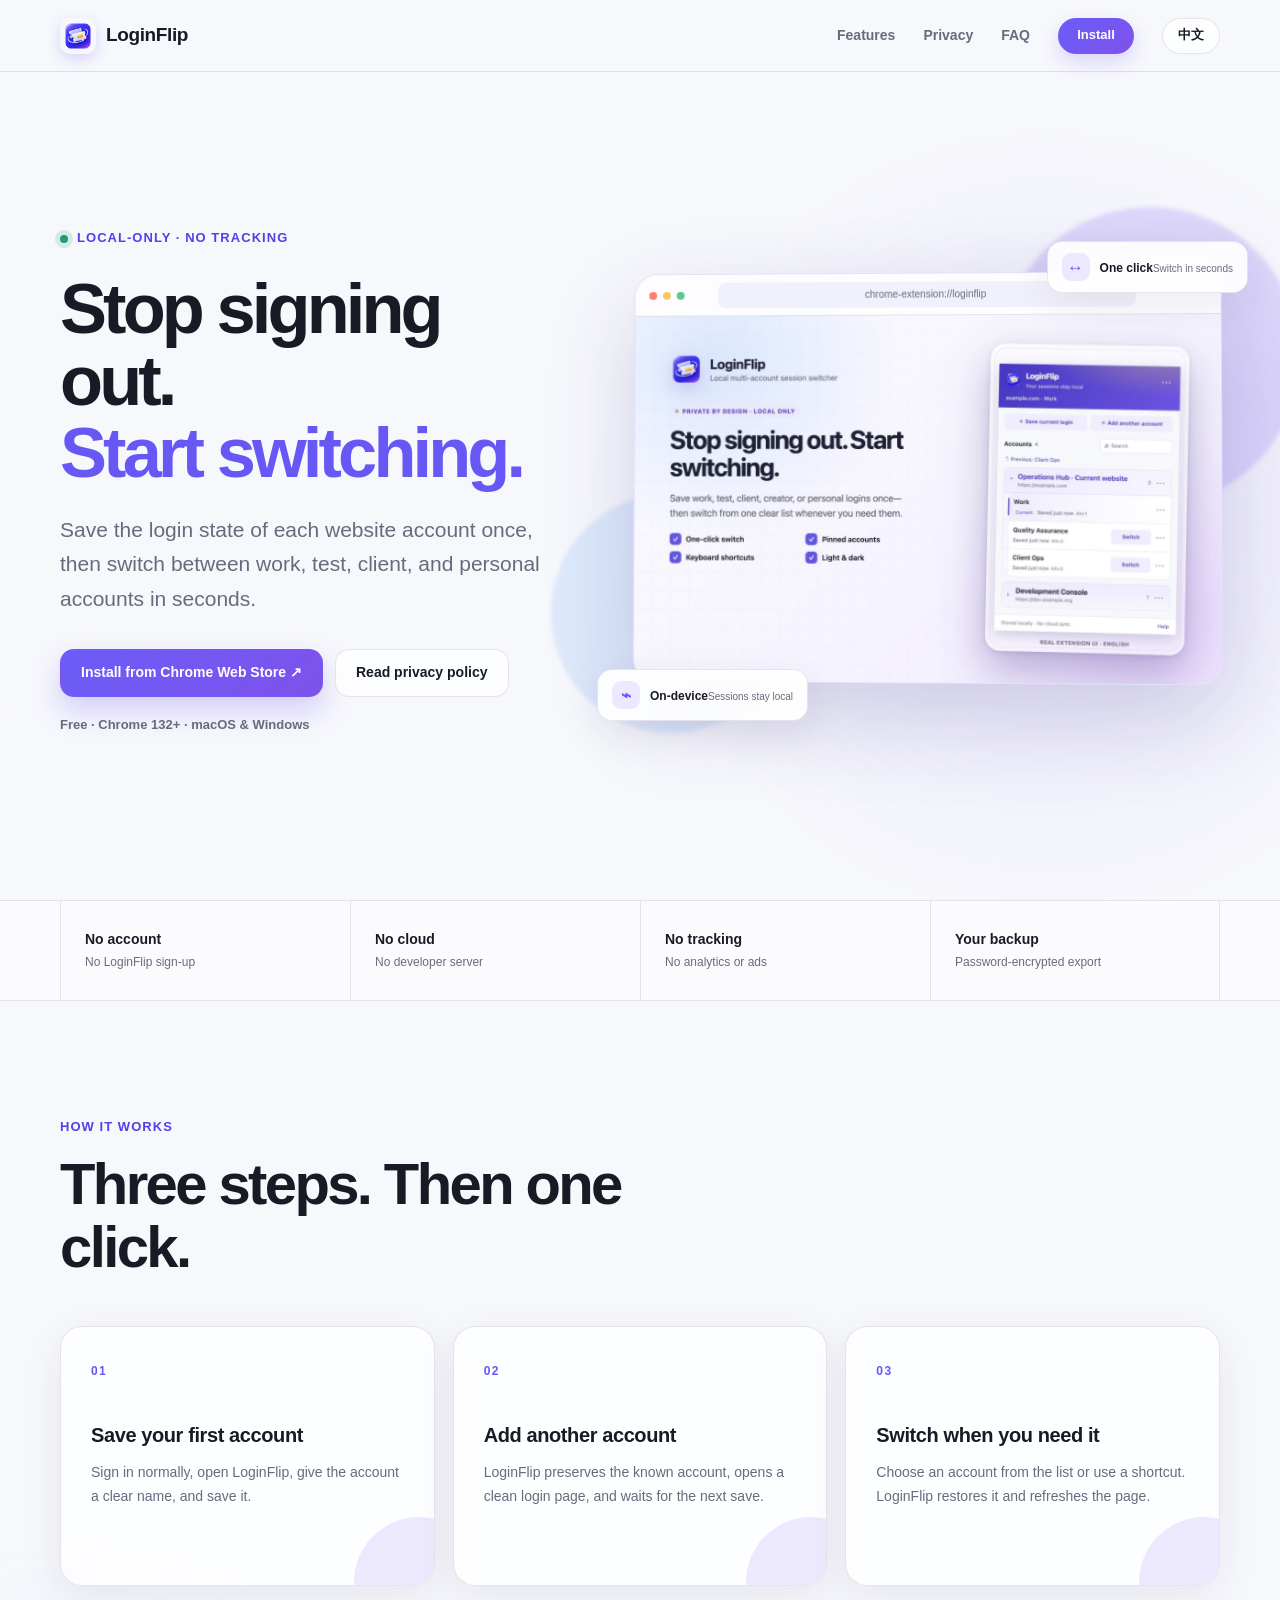
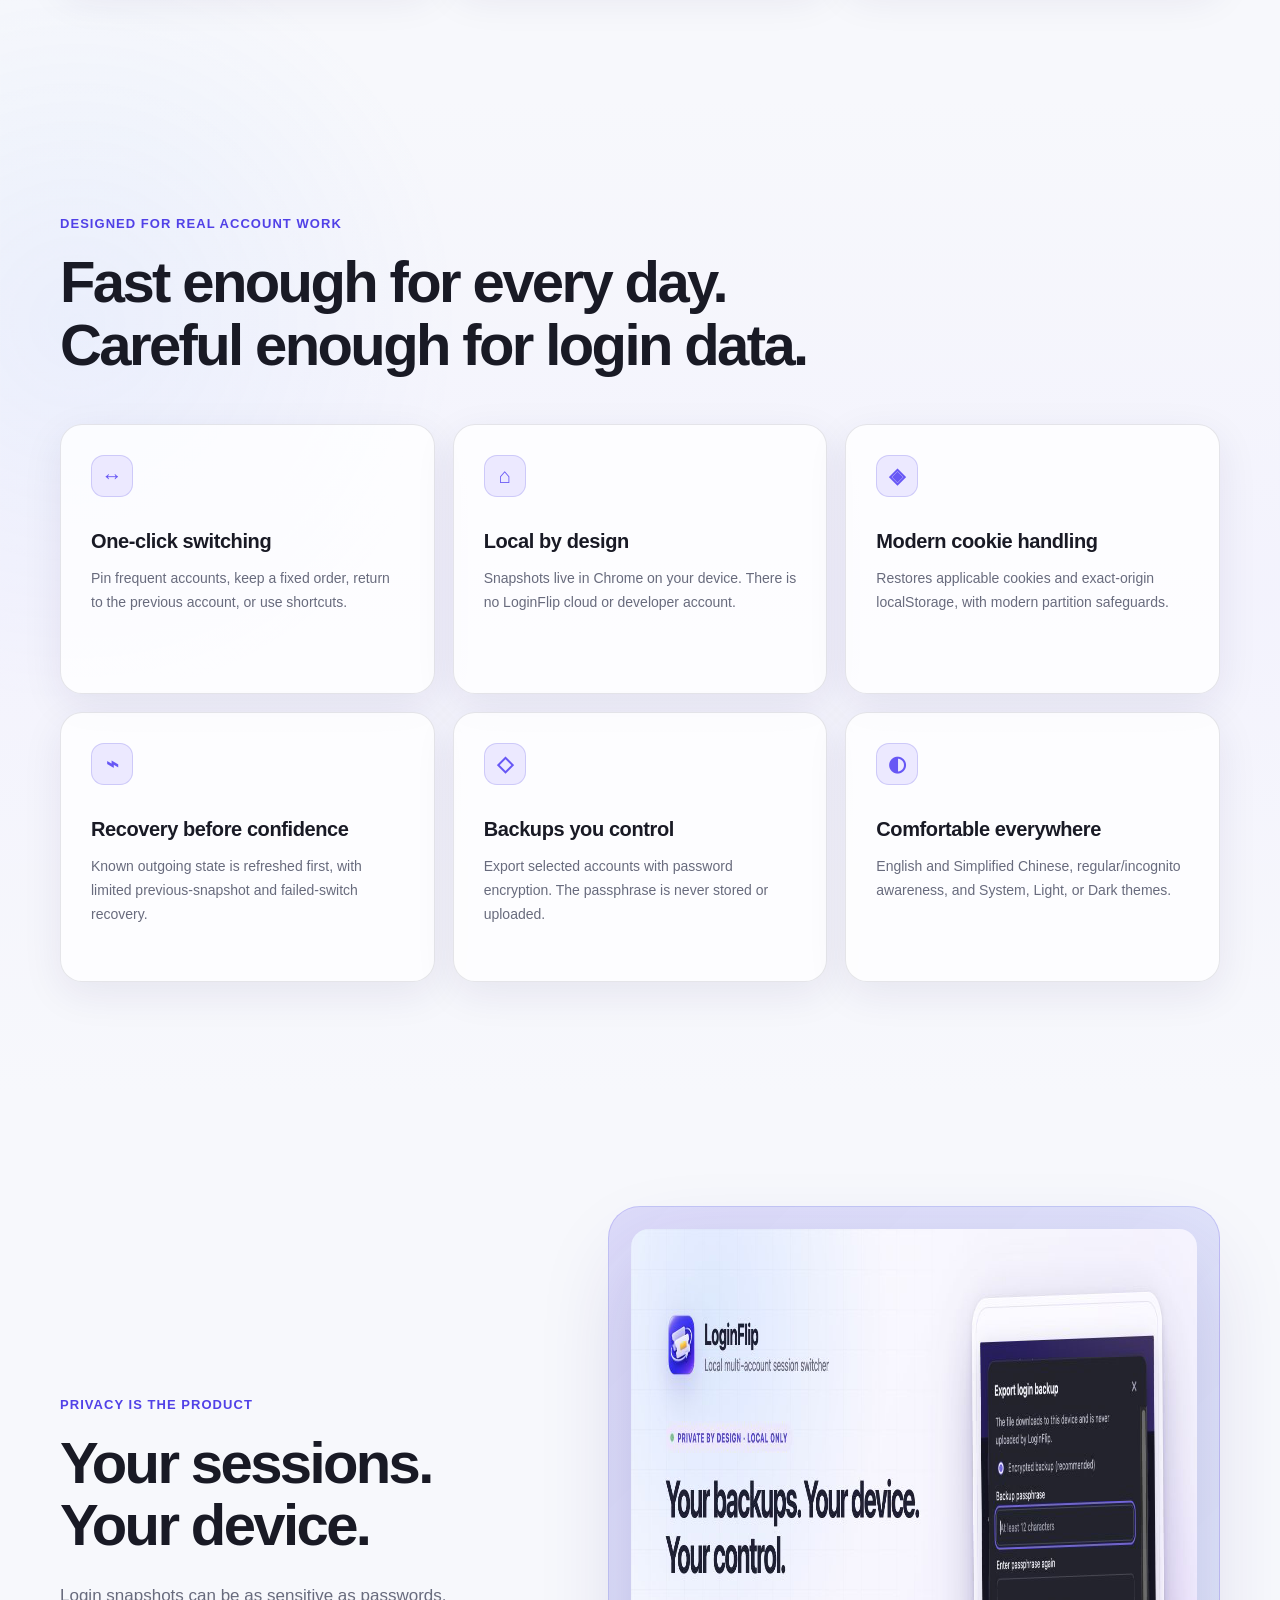
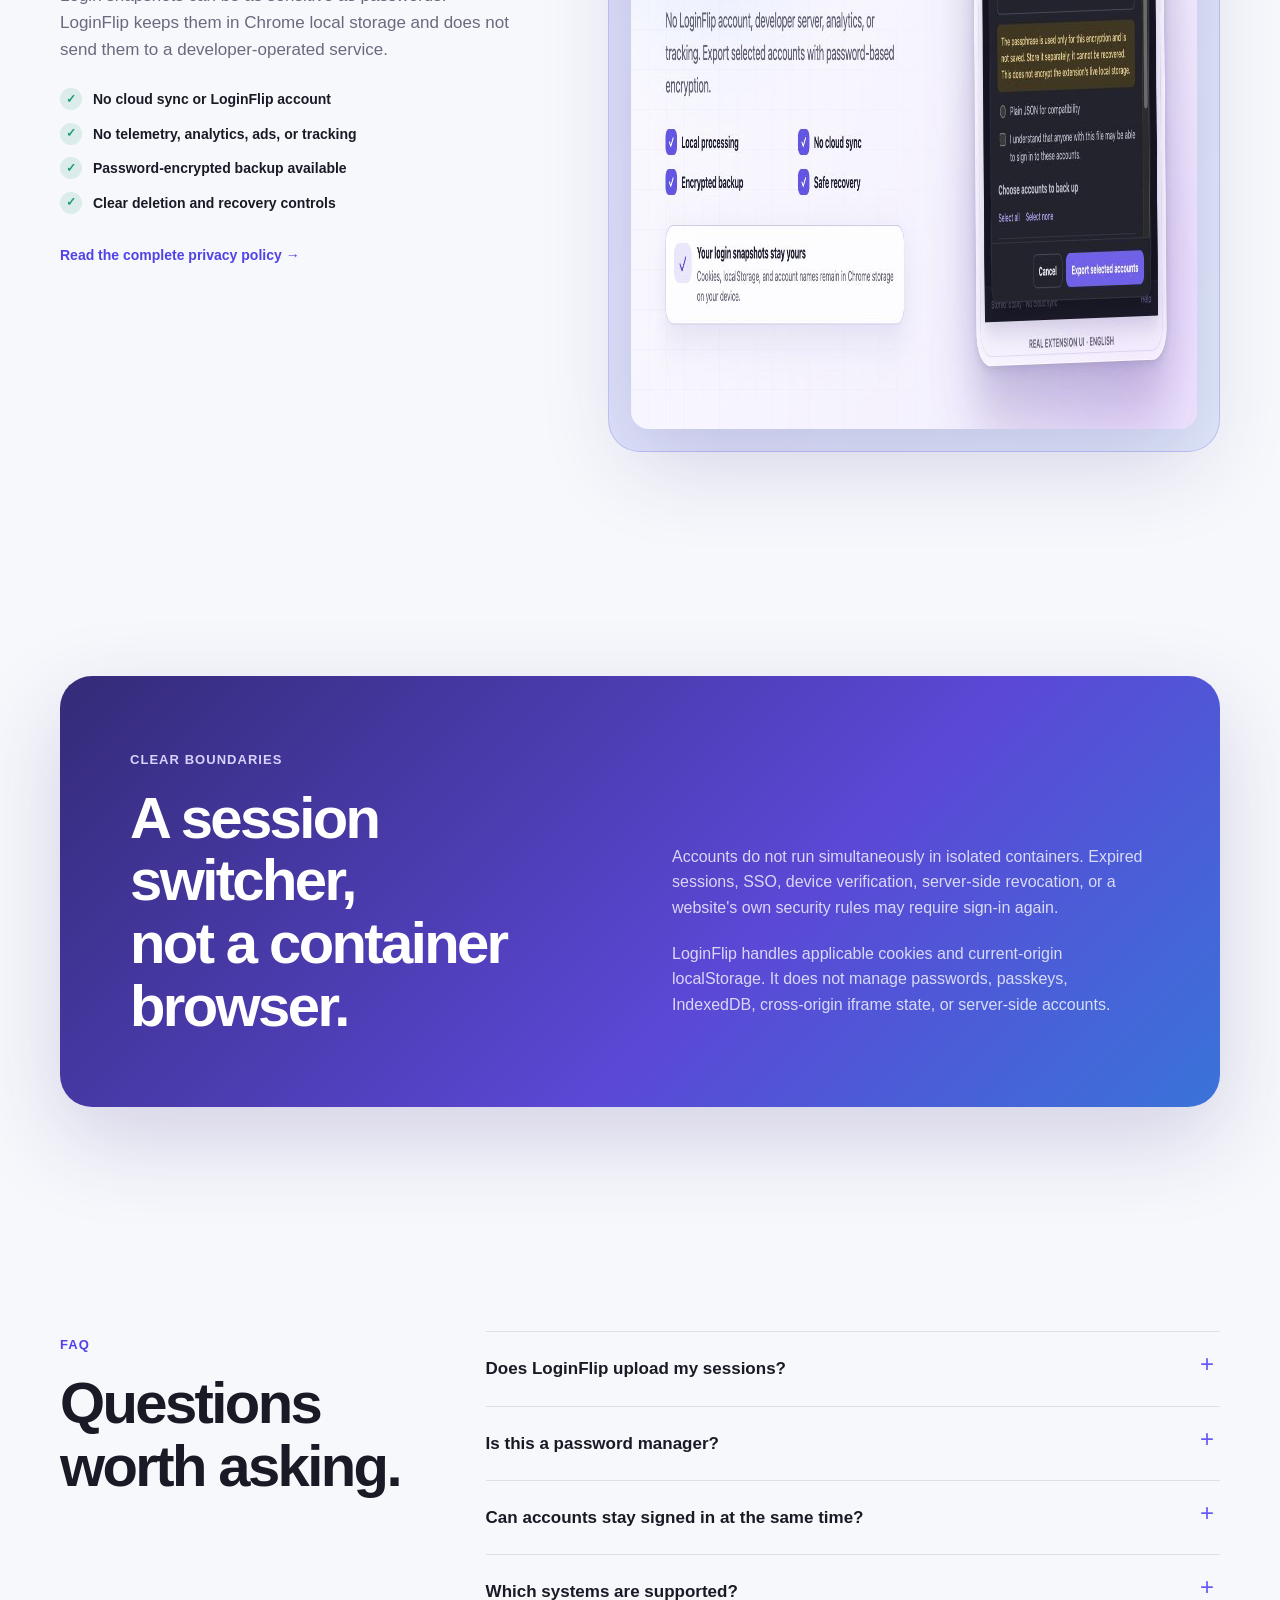
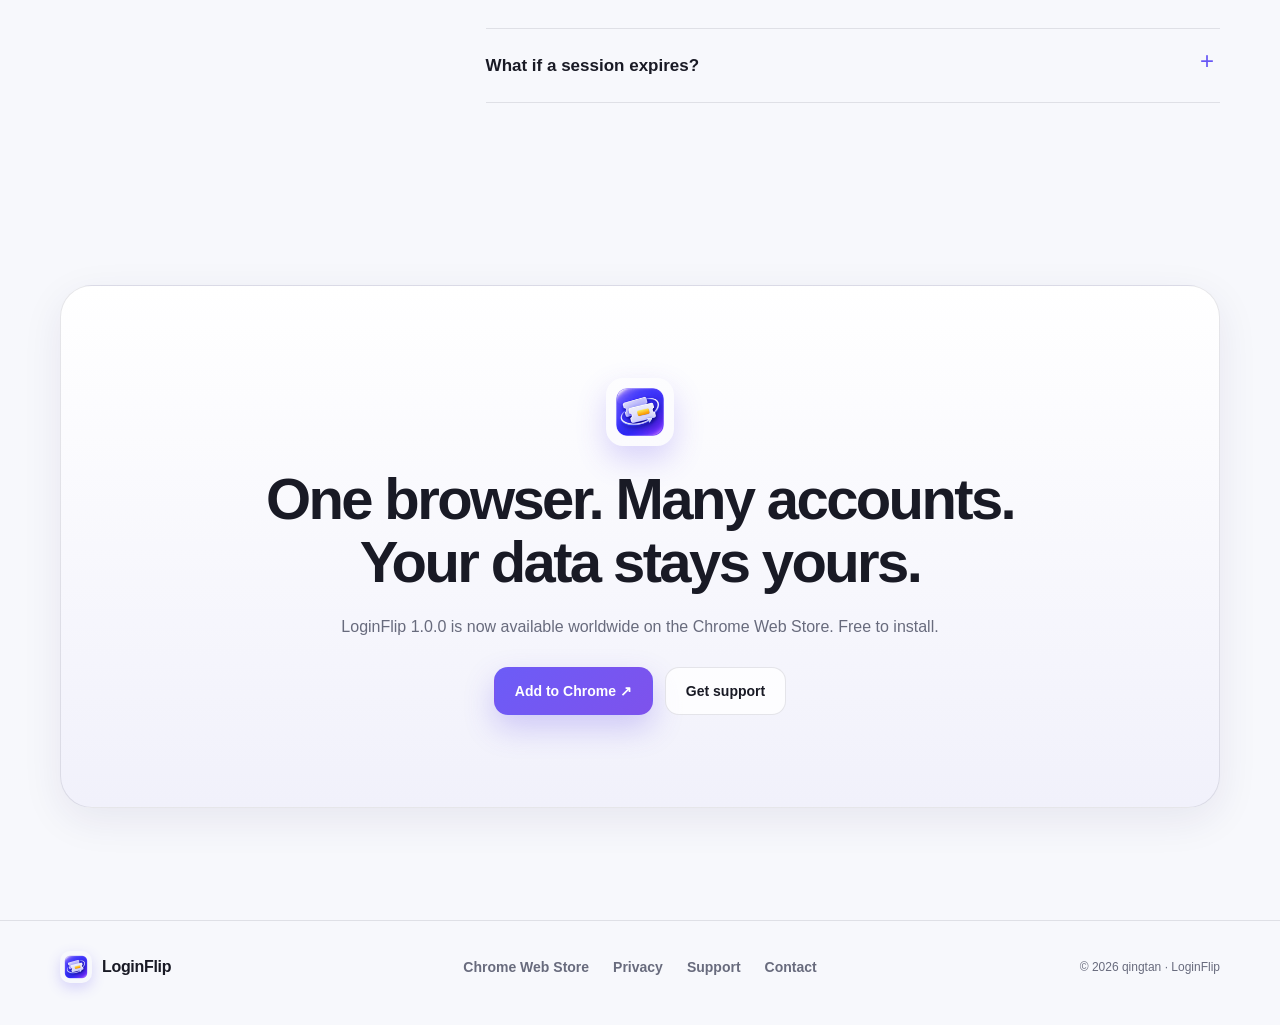
==== commit c187ba28: "feat: publish LoginFlip store launch website" ====
--- a/index.html
+++ b/index.html
@@ -40,6 +40,9 @@
         </a>
         <a href="#faq">FAQ</a>
       </nav>
+      <a class="nav-cta" href="https://chromewebstore.google.com/detail/loginflip/mmkolcfdcgnimofbijnkmmehnhmmonok" target="_blank" rel="noopener noreferrer">
+        <span data-lang-copy="en">Install</span><span data-lang-copy="zh">安装</span>
+      </a>
       <button class="language-switch" type="button" data-language-toggle aria-label="切换为简体中文">中文</button>
     </div>
   </header>
@@ -62,10 +65,10 @@
             <span data-lang-copy="zh">保存每个网站账号的登录状态，在工作号、测试号、客户账号和个人账号之间快速切换。</span>
           </p>
           <div class="hero-actions">
-            <span class="button primary disabled" aria-disabled="true">
-              <span data-lang-copy="en">Chrome Web Store · In review</span>
-              <span data-lang-copy="zh">Chrome 应用商店 · 审核中</span>
-            </span>
+            <a class="button primary" href="https://chromewebstore.google.com/detail/loginflip/mmkolcfdcgnimofbijnkmmehnhmmonok" target="_blank" rel="noopener noreferrer">
+              <span data-lang-copy="en">Install from Chrome Web Store ↗</span>
+              <span data-lang-copy="zh">前往 Chrome 应用商店安装 ↗</span>
+            </a>
             <a class="button secondary" href="privacy/">
               <span data-lang-copy="en">Read privacy policy</span>
               <span data-lang-copy="zh">查看隐私政策</span>
@@ -229,10 +232,10 @@
         <img src="assets/icon-128.png" alt="" width="68" height="68">
         <h2 data-lang-copy="en">One browser. Many accounts.<br>Your data stays yours.</h2>
         <h2 data-lang-copy="zh">一个浏览器，多个账号。<br>数据仍然属于你。</h2>
-        <p data-lang-copy="en">LoginFlip 1.0.0 is currently under Chrome Web Store review.</p>
-        <p data-lang-copy="zh">LoginFlip 1.0.0 当前正在 Chrome 应用商店审核中。</p>
+        <p data-lang-copy="en">LoginFlip 1.0.0 is now available worldwide on the Chrome Web Store. Free to install.</p>
+        <p data-lang-copy="zh">LoginFlip 1.0.0 现已在 Chrome 应用商店全球发布，可免费安装。</p>
         <div class="hero-actions centered">
-          <span class="button primary disabled" aria-disabled="true"><span data-lang-copy="en">Coming soon</span><span data-lang-copy="zh">即将上线</span></span>
+          <a class="button primary" href="https://chromewebstore.google.com/detail/loginflip/mmkolcfdcgnimofbijnkmmehnhmmonok" target="_blank" rel="noopener noreferrer"><span data-lang-copy="en">Add to Chrome ↗</span><span data-lang-copy="zh">添加至 Chrome ↗</span></a>
           <a class="button secondary" href="support/"><span data-lang-copy="en">Get support</span><span data-lang-copy="zh">获取支持</span></a>
         </div>
       </div>
@@ -243,6 +246,7 @@
     <div class="container footer-grid">
       <div class="brand footer-brand"><img src="assets/icon-128.png" alt="" width="32" height="32"><span>LoginFlip</span></div>
       <div class="footer-links">
+        <a href="https://chromewebstore.google.com/detail/loginflip/mmkolcfdcgnimofbijnkmmehnhmmonok" target="_blank" rel="noopener noreferrer"><span data-lang-copy="en">Chrome Web Store</span><span data-lang-copy="zh">Chrome 应用商店</span></a>
         <a href="privacy/"><span data-lang-copy="en">Privacy</span><span data-lang-copy="zh">隐私政策</span></a>
         <a href="support/"><span data-lang-copy="en">Support</span><span data-lang-copy="zh">支持</span></a>
         <a href="mailto:xinning000@gmail.com"><span data-lang-copy="en">Contact</span><span data-lang-copy="zh">联系开发者</span></a>
--- a/assets/site.css
+++ b/assets/site.css
@@ -101,6 +101,23 @@
 .nav-links { display: flex; align-items: center; gap: 28px; margin-left: auto; }
 .nav-links a, .footer-links a { color: var(--muted); font-size: 14px; font-weight: 650; text-decoration: none; transition: color .2s ease; }
 .nav-links a:hover, .footer-links a:hover { color: var(--text); }
+.nav-cta {
+  min-width: 76px;
+  height: 36px;
+  display: inline-flex;
+  align-items: center;
+  justify-content: center;
+  padding: 0 15px;
+  color: #fff;
+  background: linear-gradient(135deg, #6c5cf7, #7e52ec);
+  border-radius: 999px;
+  box-shadow: 0 8px 20px rgba(94, 70, 235, .2);
+  font-size: 13px;
+  font-weight: 760;
+  text-decoration: none;
+  transition: transform .2s ease, box-shadow .2s ease;
+}
+.nav-cta:hover { transform: translateY(-1px); box-shadow: 0 10px 24px rgba(94, 70, 235, .28); }
 .language-switch {
   min-width: 58px;
   height: 36px;
@@ -285,7 +302,7 @@
   .section { padding: 80px 0; }
   .nav-shell { gap: 14px; }
   .nav-links { display: none; }
-  .language-switch { margin-left: auto; }
+  .nav-cta { margin-left: auto; min-width: 68px; padding-inline: 13px; }
   .hero { padding: 60px 0 74px; }
   .hero-grid { grid-template-columns: minmax(0, 1fr); }
   h1 { font-size: clamp(43px, 13vw, 60px); }
@@ -293,6 +310,8 @@
   .hero-actions { align-items: stretch; flex-direction: column; }
   .button { width: 100%; }
   .hero-visual { width: 100%; padding: 22px 0 52px; }
+  .ambient-one { right: 0; }
+  .ambient-two { left: 0; }
   .browser-card { border-radius: 18px; transform: none; }
   .browser-bar { height: 34px; grid-template-columns: 56px 1fr 56px; }
   .note-fast { display: none; }
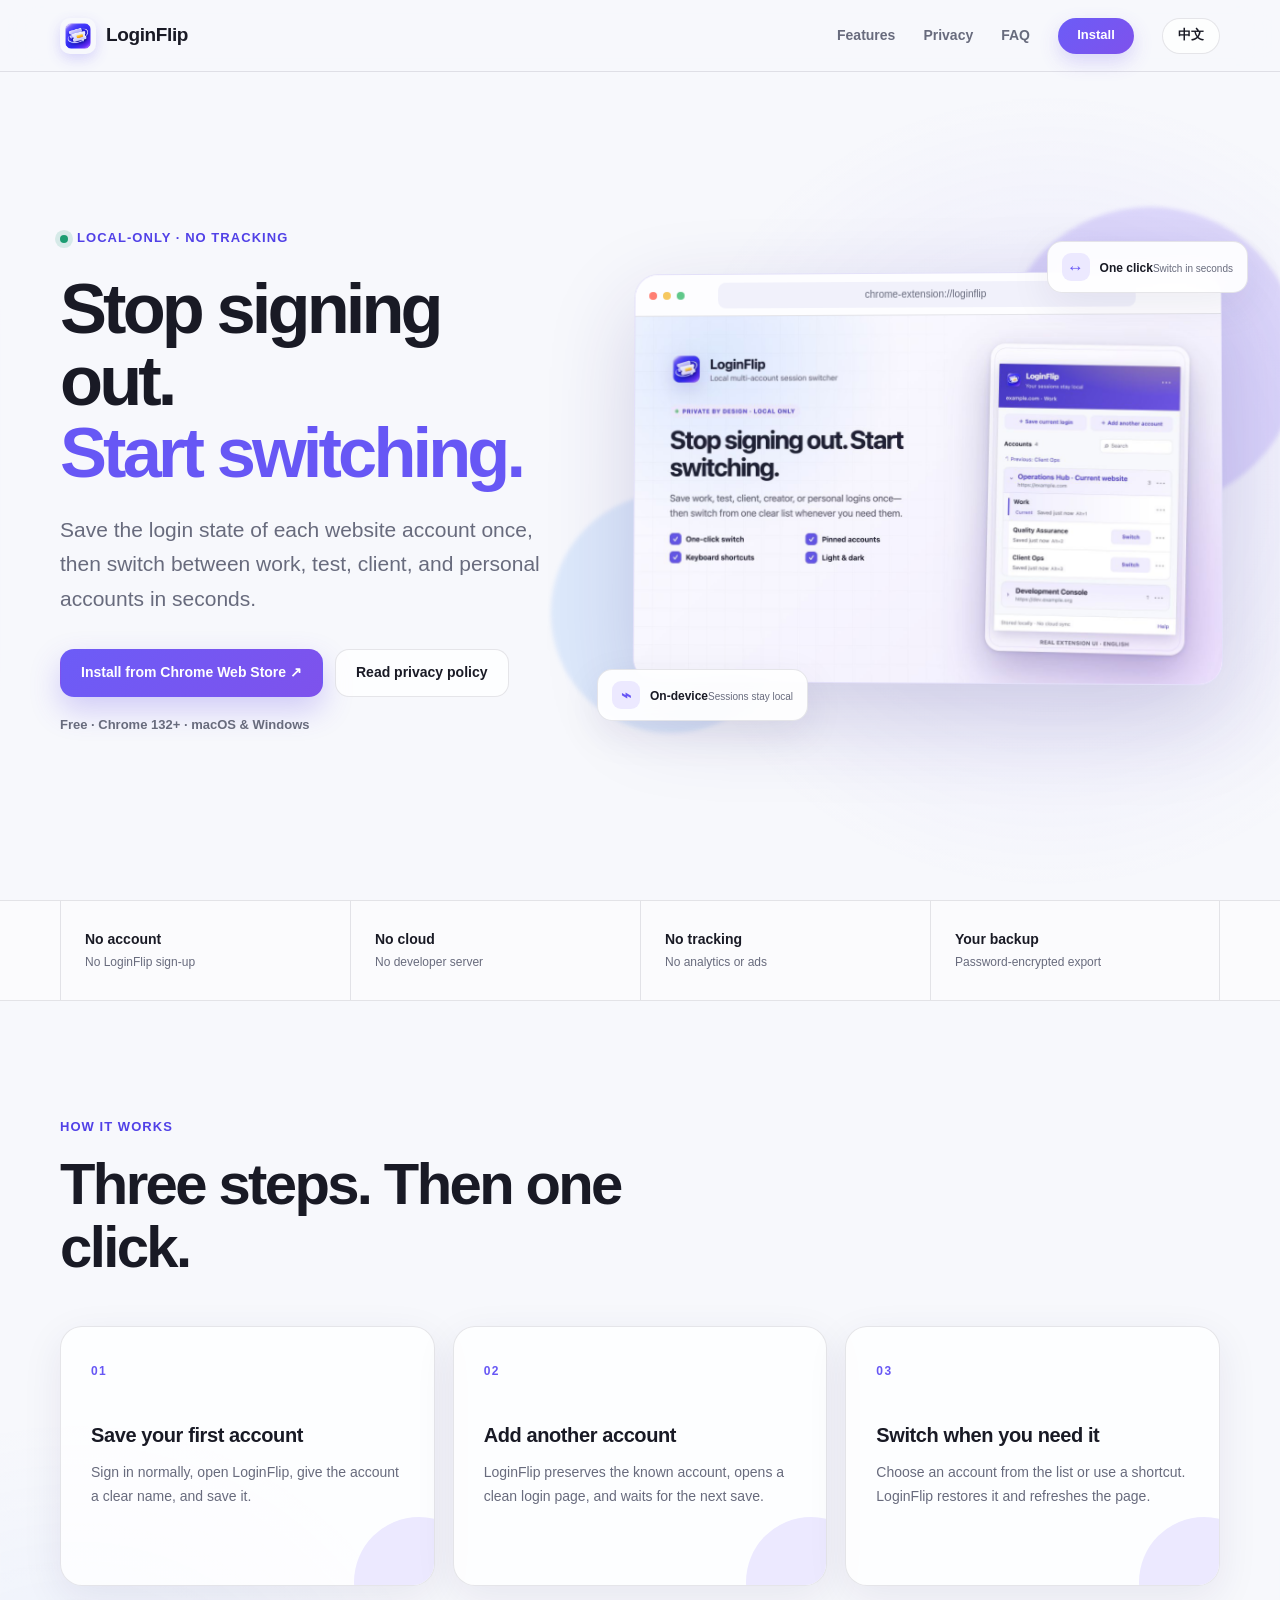
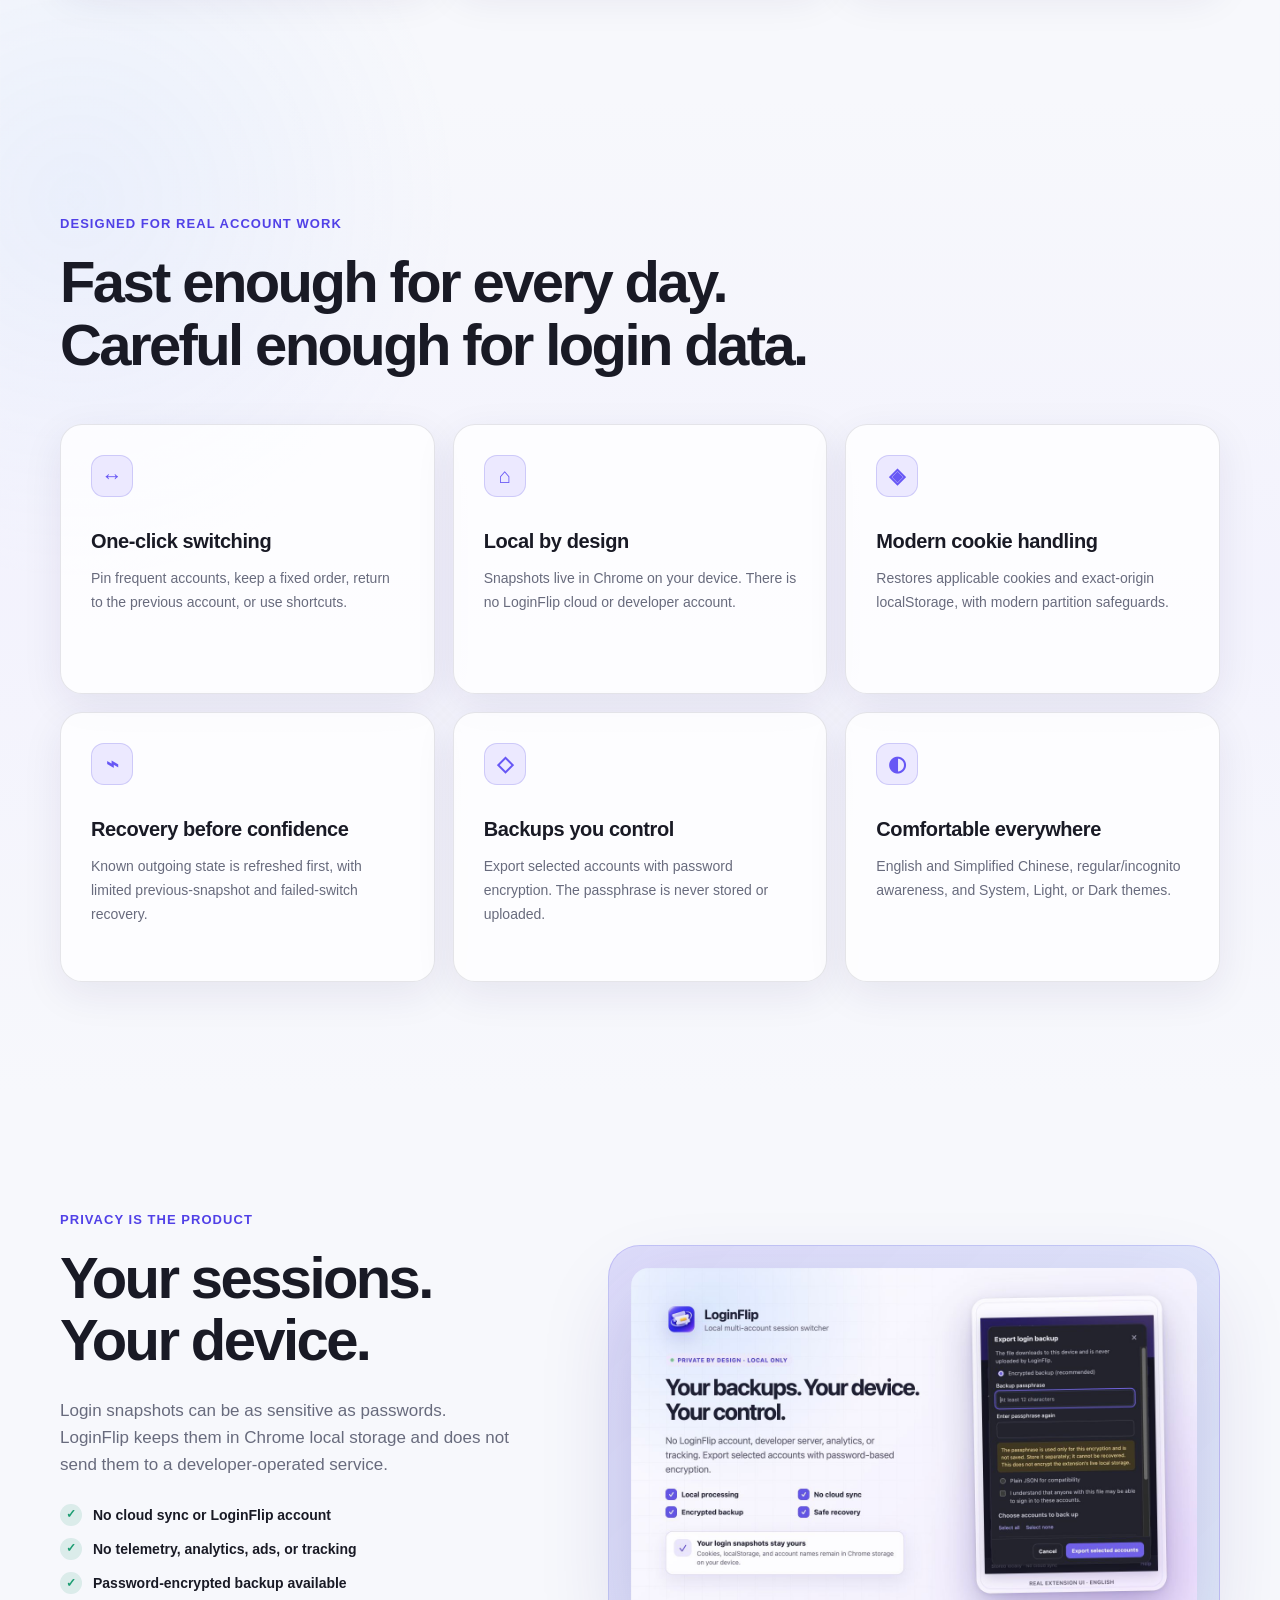
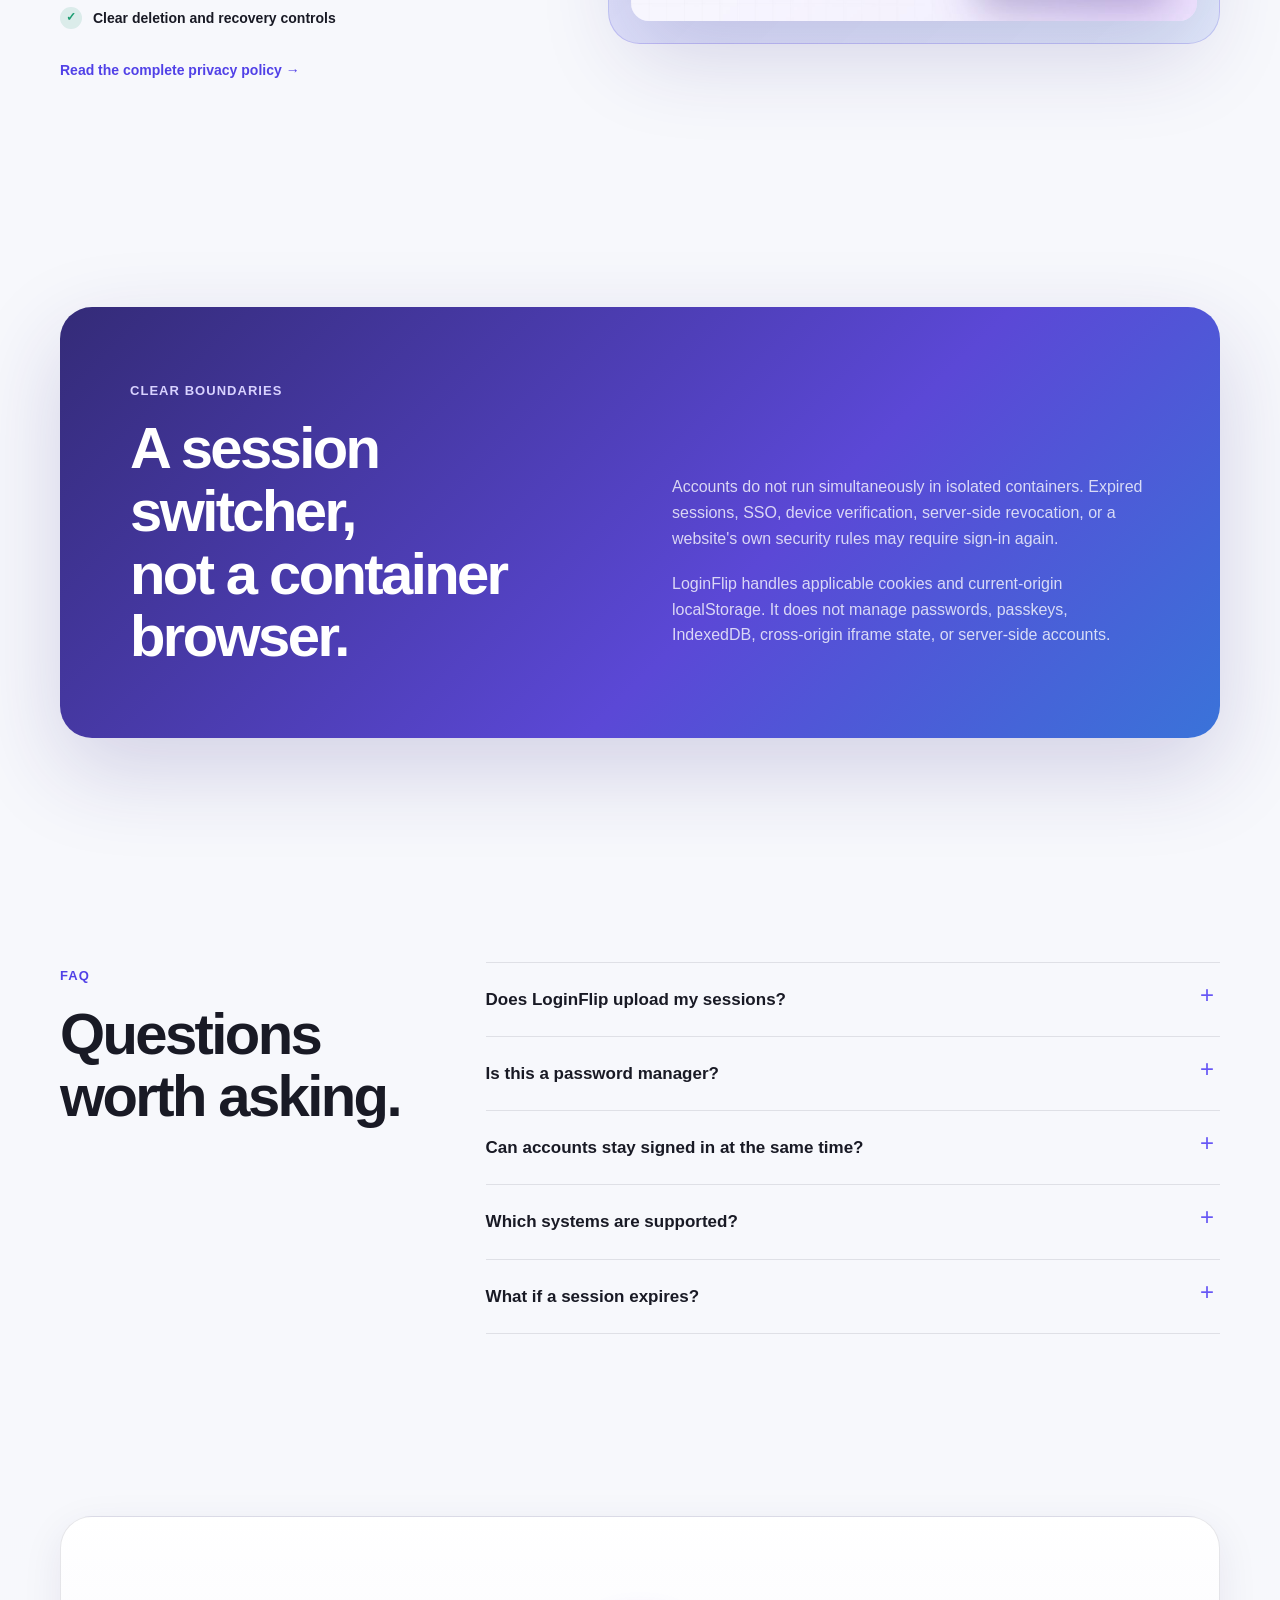
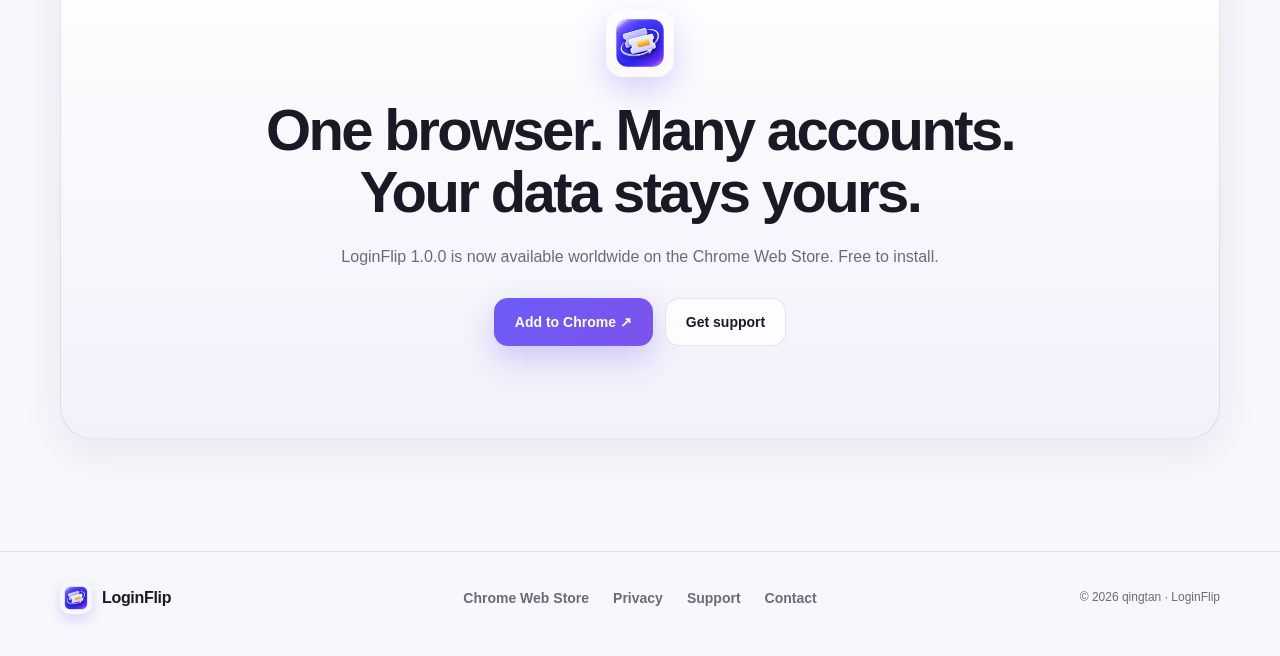
==== commit d6ec398f: "fix: correct Chrome Web Store item link" ====
--- a/index.html
+++ b/index.html
@@ -40,7 +40,7 @@
         </a>
         <a href="#faq">FAQ</a>
       </nav>
-      <a class="nav-cta" href="https://chromewebstore.google.com/detail/loginflip/mmkolcfdcgnimofbijnkmmehnhmmonok" target="_blank" rel="noopener noreferrer">
+      <a class="nav-cta" href="https://chromewebstore.google.com/detail/mmkolcfdcgnimofbjjnkmmehnhmmonok" target="_blank" rel="noopener noreferrer">
         <span data-lang-copy="en">Install</span><span data-lang-copy="zh">安装</span>
       </a>
       <button class="language-switch" type="button" data-language-toggle aria-label="切换为简体中文">中文</button>
@@ -65,7 +65,7 @@
             <span data-lang-copy="zh">保存每个网站账号的登录状态，在工作号、测试号、客户账号和个人账号之间快速切换。</span>
           </p>
           <div class="hero-actions">
-            <a class="button primary" href="https://chromewebstore.google.com/detail/loginflip/mmkolcfdcgnimofbijnkmmehnhmmonok" target="_blank" rel="noopener noreferrer">
+            <a class="button primary" href="https://chromewebstore.google.com/detail/mmkolcfdcgnimofbjjnkmmehnhmmonok" target="_blank" rel="noopener noreferrer">
               <span data-lang-copy="en">Install from Chrome Web Store ↗</span>
               <span data-lang-copy="zh">前往 Chrome 应用商店安装 ↗</span>
             </a>
@@ -235,7 +235,7 @@
         <p data-lang-copy="en">LoginFlip 1.0.0 is now available worldwide on the Chrome Web Store. Free to install.</p>
         <p data-lang-copy="zh">LoginFlip 1.0.0 现已在 Chrome 应用商店全球发布，可免费安装。</p>
         <div class="hero-actions centered">
-          <a class="button primary" href="https://chromewebstore.google.com/detail/loginflip/mmkolcfdcgnimofbijnkmmehnhmmonok" target="_blank" rel="noopener noreferrer"><span data-lang-copy="en">Add to Chrome ↗</span><span data-lang-copy="zh">添加至 Chrome ↗</span></a>
+          <a class="button primary" href="https://chromewebstore.google.com/detail/mmkolcfdcgnimofbjjnkmmehnhmmonok" target="_blank" rel="noopener noreferrer"><span data-lang-copy="en">Add to Chrome ↗</span><span data-lang-copy="zh">添加至 Chrome ↗</span></a>
           <a class="button secondary" href="support/"><span data-lang-copy="en">Get support</span><span data-lang-copy="zh">获取支持</span></a>
         </div>
       </div>
@@ -246,7 +246,7 @@
     <div class="container footer-grid">
       <div class="brand footer-brand"><img src="assets/icon-128.png" alt="" width="32" height="32"><span>LoginFlip</span></div>
       <div class="footer-links">
-        <a href="https://chromewebstore.google.com/detail/loginflip/mmkolcfdcgnimofbijnkmmehnhmmonok" target="_blank" rel="noopener noreferrer"><span data-lang-copy="en">Chrome Web Store</span><span data-lang-copy="zh">Chrome 应用商店</span></a>
+        <a href="https://chromewebstore.google.com/detail/mmkolcfdcgnimofbjjnkmmehnhmmonok" target="_blank" rel="noopener noreferrer"><span data-lang-copy="en">Chrome Web Store</span><span data-lang-copy="zh">Chrome 应用商店</span></a>
         <a href="privacy/"><span data-lang-copy="en">Privacy</span><span data-lang-copy="zh">隐私政策</span></a>
         <a href="support/"><span data-lang-copy="en">Support</span><span data-lang-copy="zh">支持</span></a>
         <a href="mailto:xinning000@gmail.com"><span data-lang-copy="en">Contact</span><span data-lang-copy="zh">联系开发者</span></a>
--- a/assets/site.css
+++ b/assets/site.css
@@ -225,7 +225,7 @@
 .check-list li > span:first-child { width: 22px; height: 22px; flex: 0 0 auto; display: grid; place-items: center; color: var(--green); background: color-mix(in srgb, var(--green) 13%, transparent); border-radius: 50%; font-size: 12px; }
 .text-link { color: var(--primary-strong); font-size: 14px; font-weight: 800; text-decoration: none; }
 .privacy-visual { position: relative; padding: 22px; background: linear-gradient(135deg, rgba(100, 84, 245, .17), rgba(77, 141, 247, .12)); border: 1px solid var(--line-strong); border-radius: var(--radius-lg); }
-.privacy-visual img { width: 100%; border-radius: 18px; box-shadow: var(--shadow-lg); }
+.privacy-visual img { width: 100%; height: auto; border-radius: 18px; box-shadow: var(--shadow-lg); }
 
 .boundary-card { display: grid; grid-template-columns: 1fr 1fr; gap: 64px; padding: clamp(34px, 6vw, 70px); color: #fff; background: linear-gradient(135deg, #342b78, #5b48d6 60%, #3a73d9); border-radius: var(--radius-lg); box-shadow: var(--shadow-lg); }
 .boundary-card .section-kicker { color: #d8d2ff; }
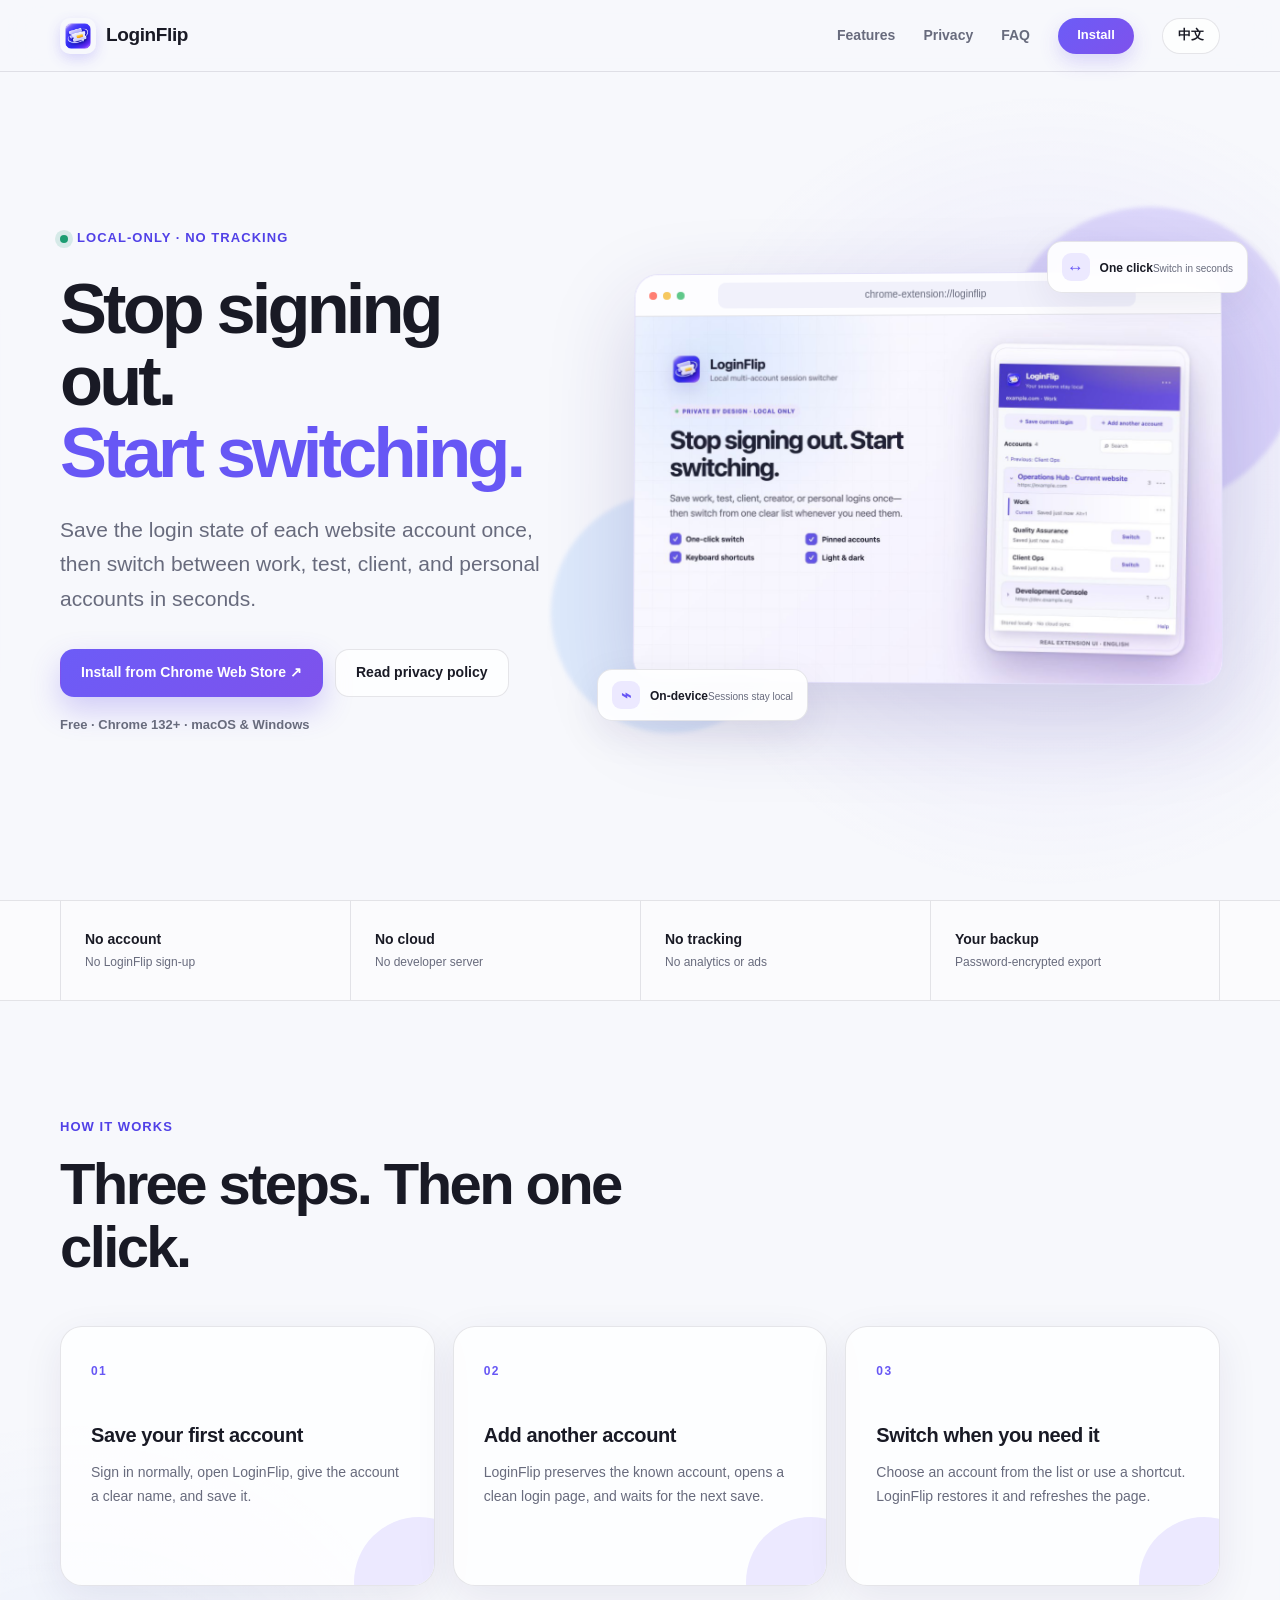
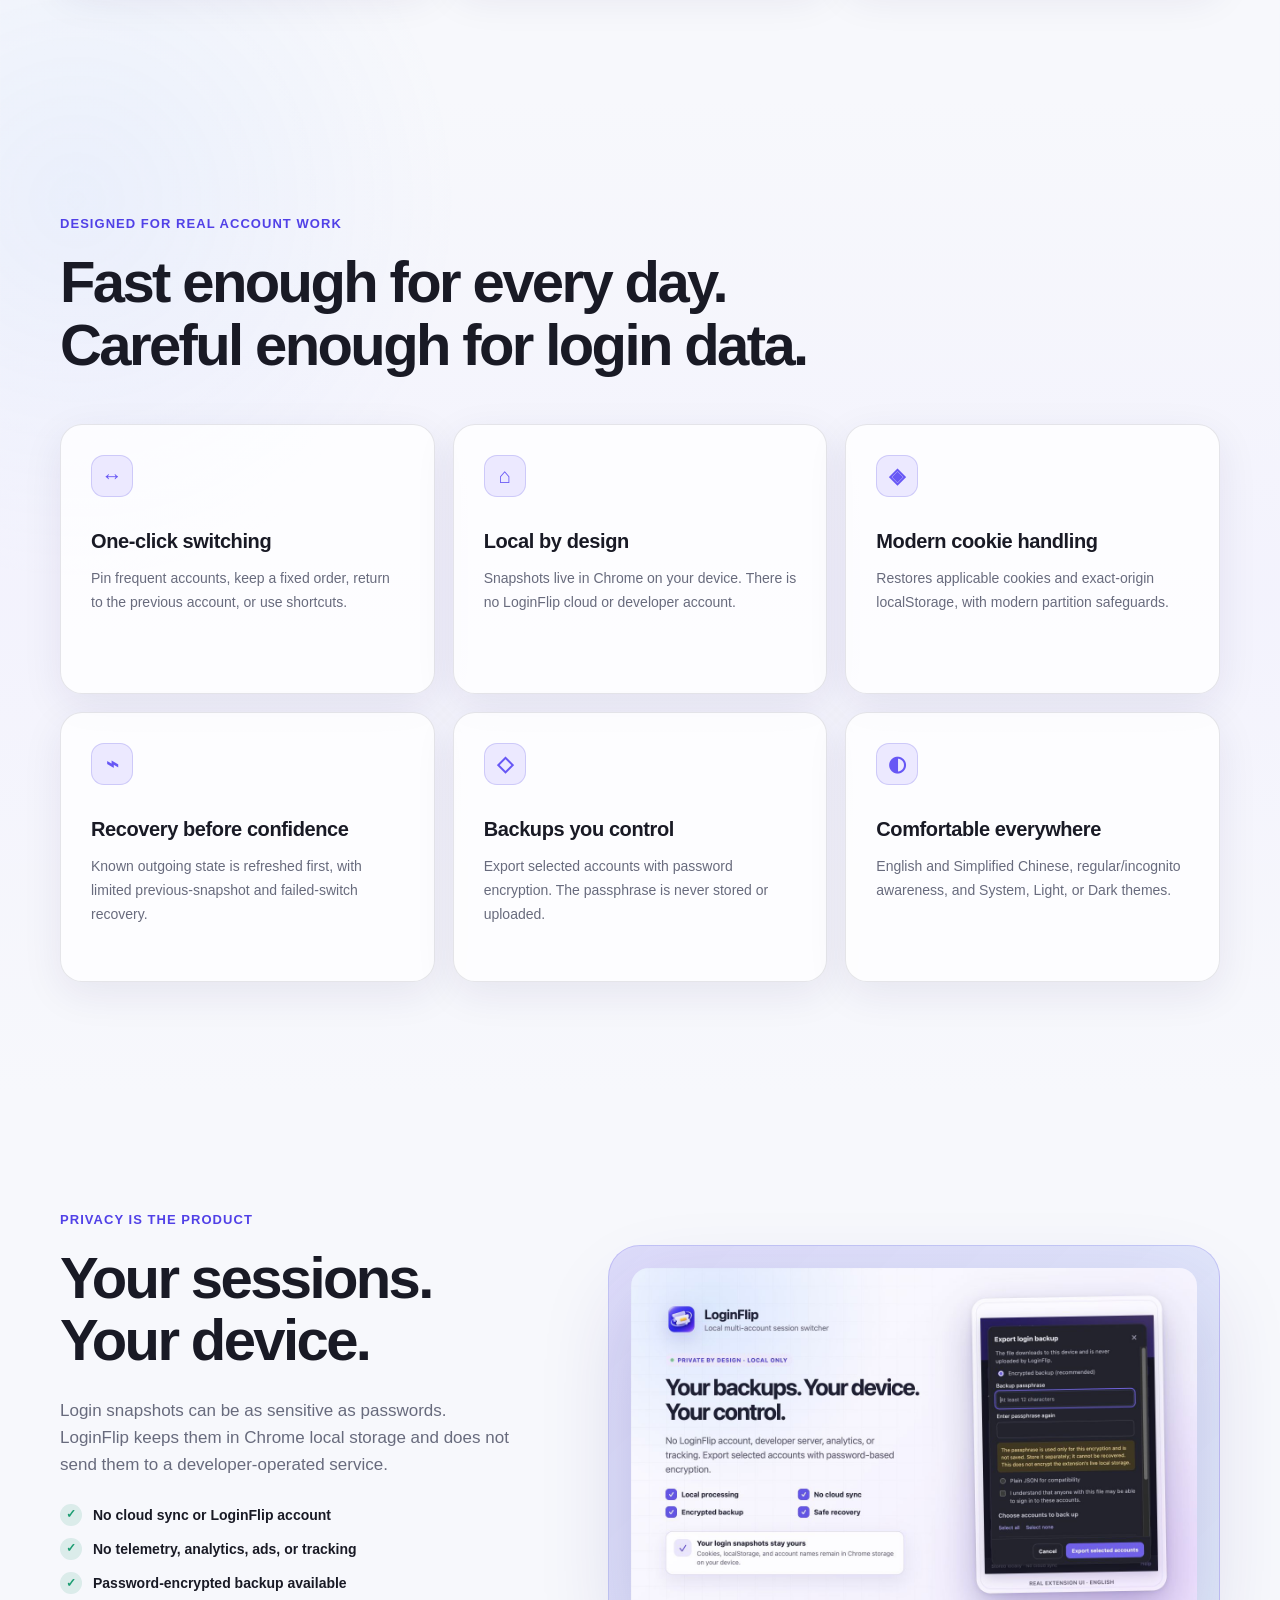
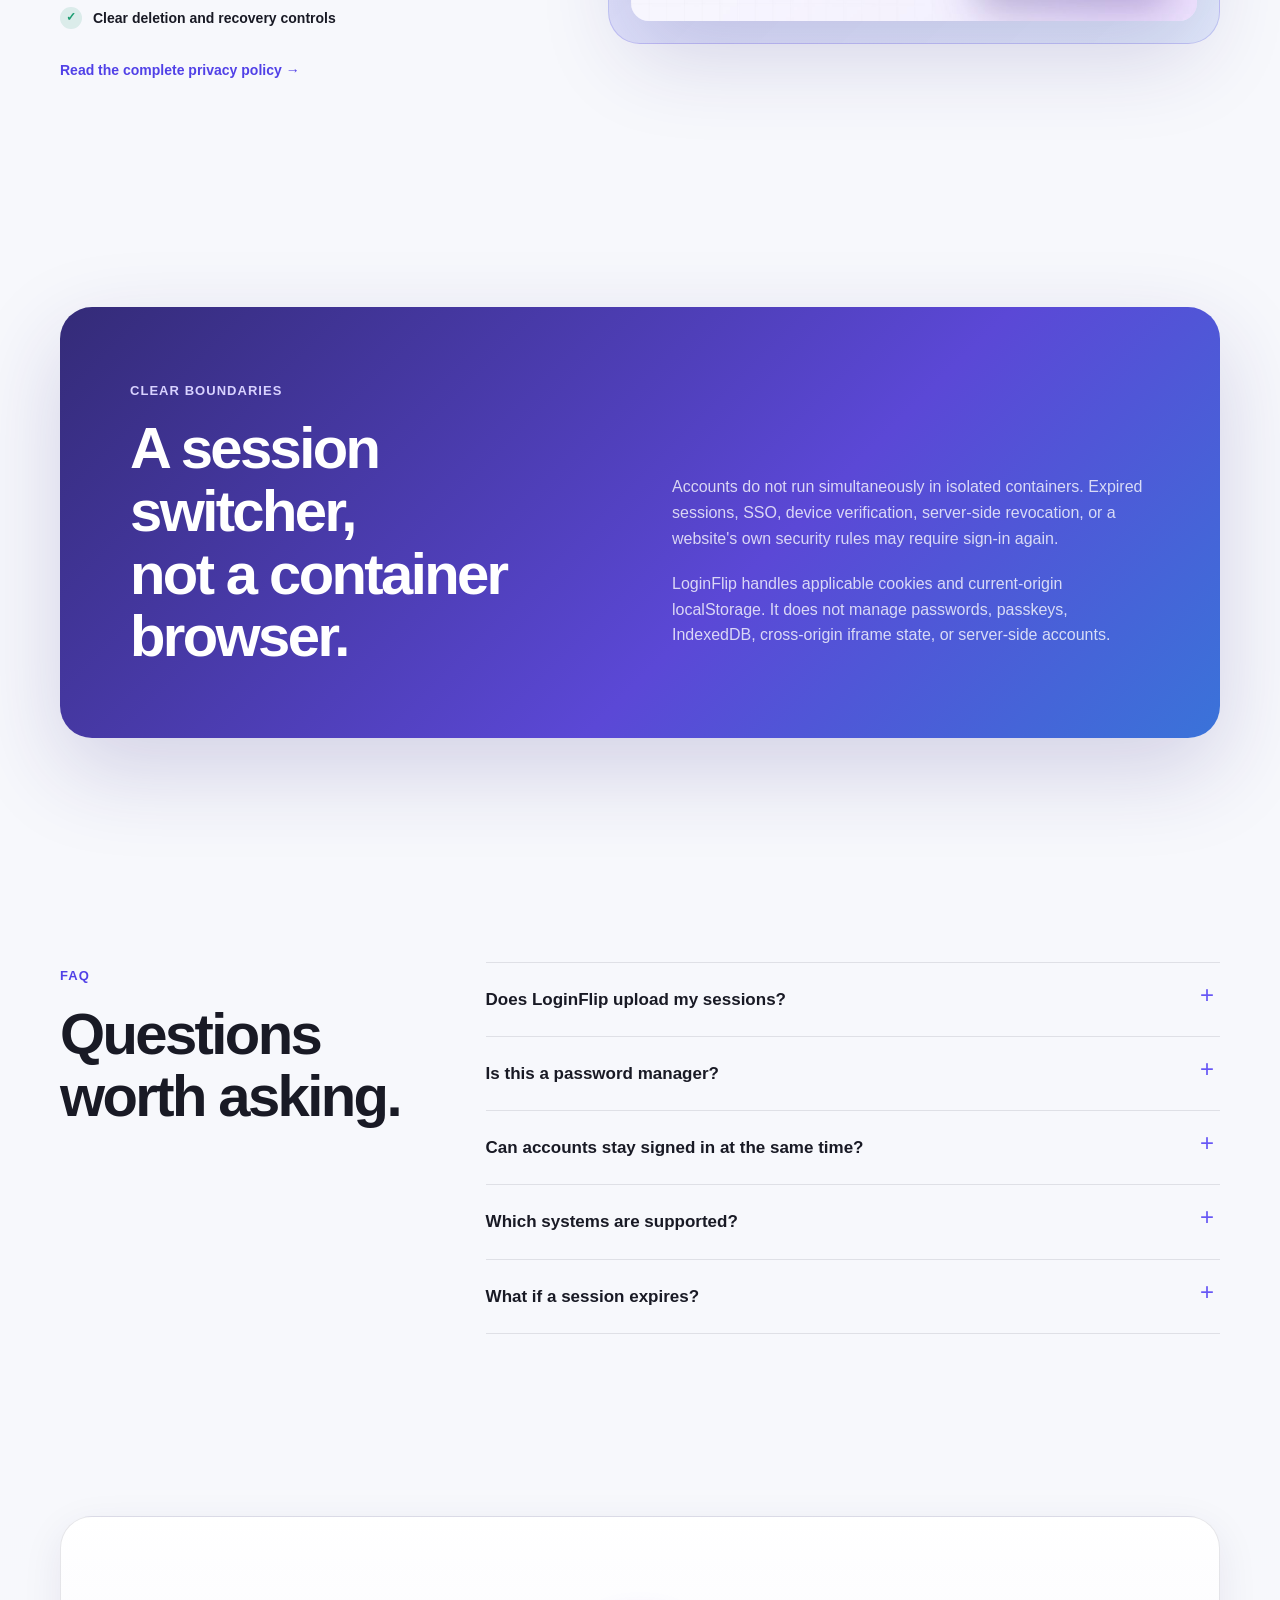
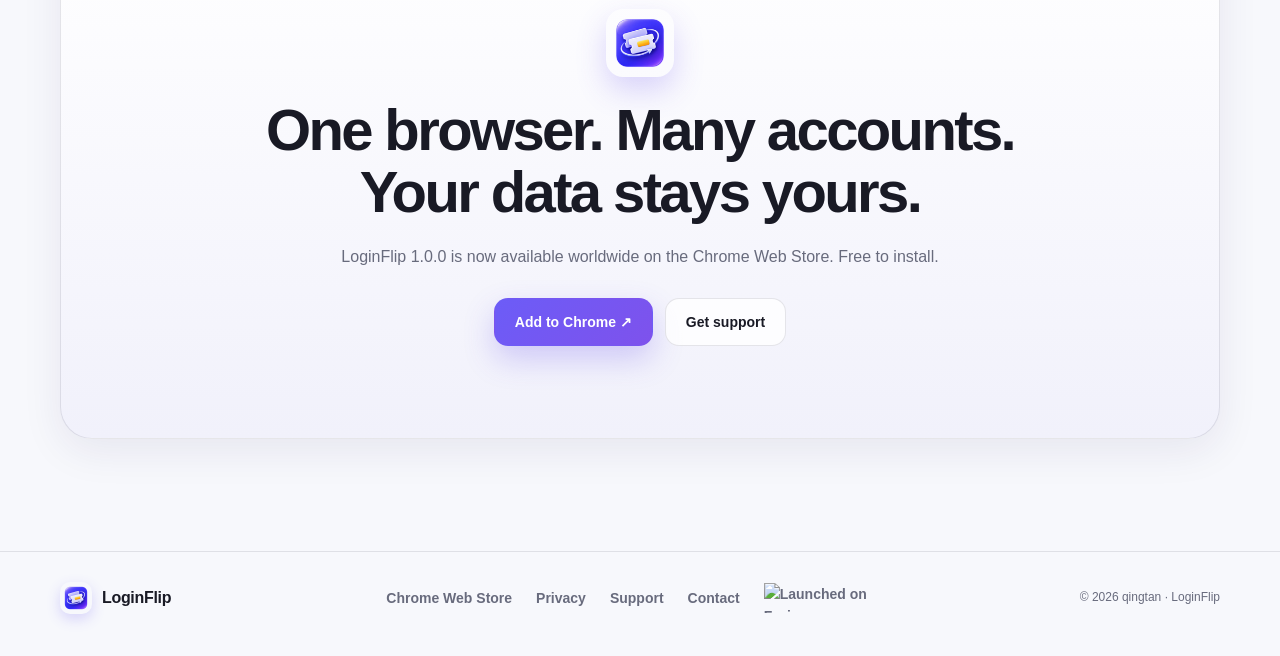
==== commit f5c7a48e: "feat: add Fazier launch badge" ====
--- a/index.html
+++ b/index.html
@@ -250,6 +250,9 @@
         <a href="privacy/"><span data-lang-copy="en">Privacy</span><span data-lang-copy="zh">隐私政策</span></a>
         <a href="support/"><span data-lang-copy="en">Support</span><span data-lang-copy="zh">支持</span></a>
         <a href="mailto:xinning000@gmail.com"><span data-lang-copy="en">Contact</span><span data-lang-copy="zh">联系开发者</span></a>
+        <a class="fazier-badge" href="https://fazier.com" target="_blank" rel="noopener noreferrer" aria-label="Launched on Fazier">
+          <img src="https://fazier.com/api/v1/public/badges/launch_badges.svg?badge_type=launched&amp;theme=neutral" alt="Launched on Fazier" width="130" height="30">
+        </a>
       </div>
       <p>© <span data-current-year>2026</span> qingtan · LoginFlip</p>
     </div>
--- a/assets/site.css
+++ b/assets/site.css
@@ -253,7 +253,9 @@
 .site-footer { padding: 30px 0 42px; border-top: 1px solid var(--line); }
 .footer-grid { display: grid; grid-template-columns: 1fr auto 1fr; gap: 24px; align-items: center; }
 .footer-brand { font-size: 16px; }
-.footer-links { display: flex; align-items: center; gap: 24px; }
+.footer-links { display: flex; align-items: center; gap: 24px; flex-wrap: wrap; }
+.footer-links .fazier-badge { display: inline-flex; align-items: center; }
+.footer-links .fazier-badge img { width: 130px; height: auto; }
 .footer-grid > p { margin: 0; color: var(--muted); font-size: 12px; text-align: right; }
 
 .legal-hero { padding: 72px 0 38px; }
